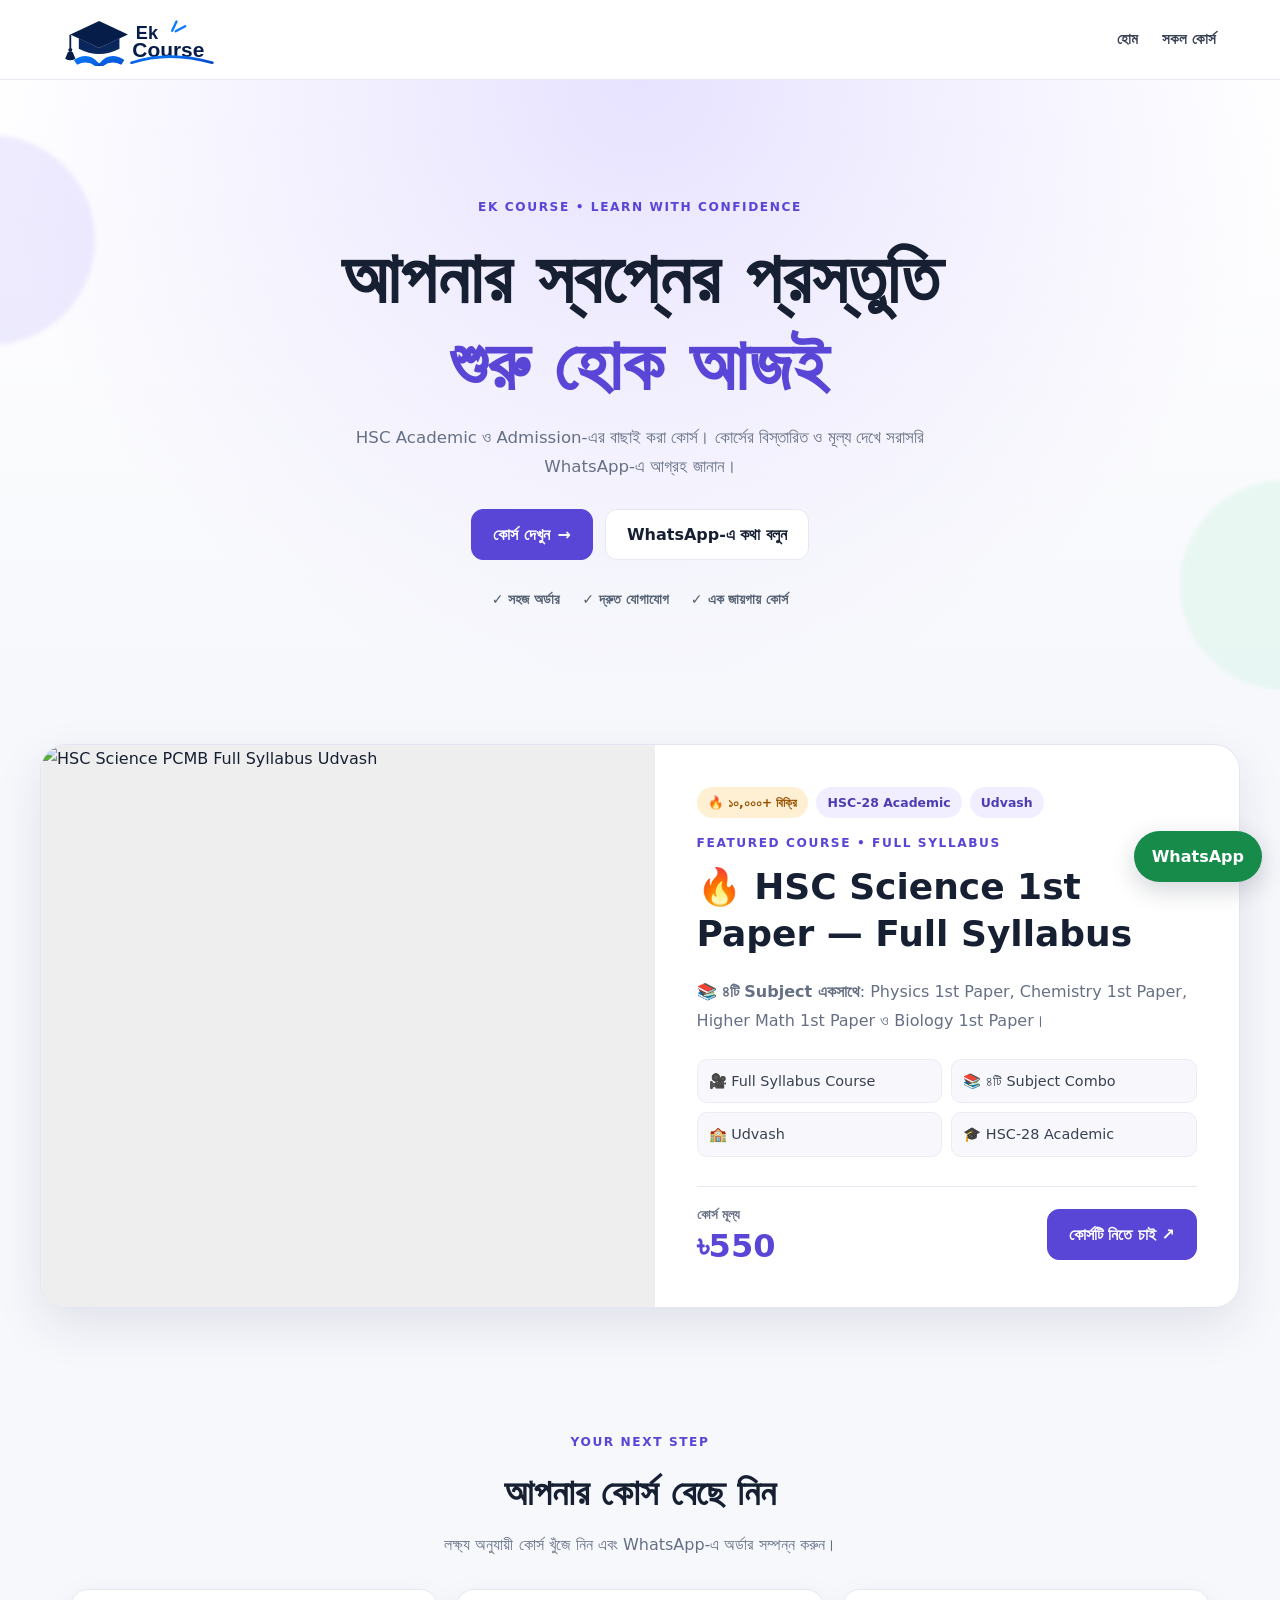
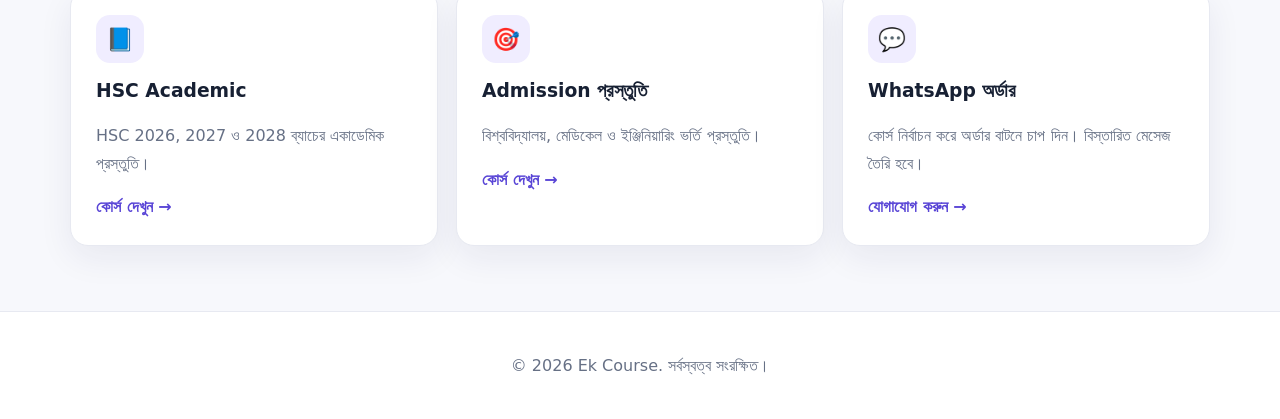
==== index.html @ af573022 "Apply clean logo consistently across site pages" ====
<!doctype html>
<html lang="bn"><head>
<meta charset="utf-8"><meta name="viewport" content="width=device-width,initial-scale=1">
<title>Ek Course | অনলাইন কোর্স ও ভর্তি প্রস্তুতি</title>
<meta name="description" content="Ek Course-তে HSC Academic ও Admission প্রস্তুতির কোর্স বেছে নিন। সহজে WhatsApp-এ অর্ডার করুন।">
<link rel="icon" type="image/svg+xml" href="icon.svg"><link rel="stylesheet" href="assets/style.css">
</head><body>
<header class="site-header"><a class="brand" href=""><img src="logo.svg" alt="Ek Course" width="150" height="54"></a>
<nav><a href="./">হোম</a><a href="courses/">সকল কোর্স</a></nav></header>
<main>
<section class="hero"><span class="eyebrow">EK COURSE • LEARN WITH CONFIDENCE</span>
<h1>আপনার স্বপ্নের প্রস্তুতি<br><span>শুরু হোক আজই</span></h1>
<p>HSC Academic ও Admission-এর বাছাই করা কোর্স। কোর্সের বিস্তারিত ও মূল্য দেখে সরাসরি WhatsApp-এ আগ্রহ জানান।</p>
<div class="actions"><a class="btn primary" href="courses/">কোর্স দেখুন <span aria-hidden="true">→</span></a><a class="btn" href="https://wa.me/8801835542454?text=%E0%A6%86%E0%A6%B8%E0%A6%B8%E0%A6%BE%E0%A6%B2%E0%A6%BE%E0%A6%AE%E0%A7%81%20%E0%A6%86%E0%A6%B2%E0%A6%BE%E0%A6%87%E0%A6%95%E0%A7%81%E0%A6%AE%2C%20%E0%A6%86%E0%A6%AE%E0%A6%BF%20Ek%20Course%20%E0%A6%B9%E0%A7%8B%E0%A6%AE%E0%A6%AA%E0%A7%87%E0%A6%9C%20%E0%A6%A5%E0%A7%87%E0%A6%95%E0%A7%87%20%E0%A6%AF%E0%A7%8B%E0%A6%97%E0%A6%BE%E0%A6%AF%E0%A7%8B%E0%A6%97%20%E0%A6%95%E0%A6%B0%E0%A6%9B%E0%A6%BF%E0%A5%A4%20%E0%A6%95%E0%A7%8B%E0%A6%B0%E0%A7%8D%E0%A6%B8%20%E0%A6%B8%E0%A6%AE%E0%A7%8D%E0%A6%AA%E0%A6%B0%E0%A7%8D%E0%A6%95%E0%A7%87%20%E0%A6%9C%E0%A6%BE%E0%A6%A8%E0%A6%A4%E0%A7%87%20%E0%A6%9A%E0%A6%BE%E0%A6%87%E0%A5%A4" target="_blank" rel="noopener">WhatsApp-এ কথা বলুন</a></div>
<div class="hero-note"><span>✓ সহজ অর্ডার</span><span>✓ দ্রুত যোগাযোগ</span><span>✓ এক জায়গায় কোর্স</span></div>
</section>
<section class="section home-featured"><div class="featured-ad"><img src="https://i.postimg.cc/wBznGSv5/image-png-aaa1683d-2K.jpg" alt="HSC Science PCMB Full Syllabus Udvash" loading="lazy"><div class="featured-ad-content"><div class="featured-tags"><span>🔥 ১০,০০০+ বিক্রি</span><span>HSC-28 Academic</span><span>Udvash</span></div><span class="section-kicker">FEATURED COURSE • FULL SYLLABUS</span><h2>🔥 HSC Science 1st Paper — Full Syllabus</h2><p class="featured-subjects">📚 <strong>৪টি Subject একসাথে</strong>: Physics 1st Paper, Chemistry 1st Paper, Higher Math 1st Paper ও Biology 1st Paper।</p><div class="featured-course-detail"><span>🎥 Full Syllabus Course</span><span>📚 ৪টি Subject Combo</span><span>🏫 Udvash</span><span>🎓 HSC-28 Academic</span></div><div class="featured-bottom"><div class="featured-price"><small>কোর্স মূল্য</small><strong>৳550</strong></div><a class="btn primary" href="https://wa.me/8801835542454?text=%E0%A6%86%E0%A6%B8%E0%A6%B8%E0%A6%BE%E0%A6%B2%E0%A6%BE%E0%A6%AE%E0%A7%81%20%E0%A6%86%E0%A6%B2%E0%A6%BE%E0%A6%87%E0%A6%95%E0%A7%81%E0%A6%AE%2C%20%E0%A6%86%E0%A6%AE%E0%A6%BF%20Ek%20Course%20%E0%A6%B9%E0%A7%8B%E0%A6%AE%E0%A6%AA%E0%A7%87%E0%A6%9C%E0%A7%87%20%E0%A6%A6%E0%A7%87%E0%A6%96%E0%A6%BE%20HSC%20Science%201st%20Paper%20%E2%80%94%20Full%20Syllabus%20(%E0%A7%B3550)%20%E0%A6%95%E0%A7%8B%E0%A6%B0%E0%A7%8D%E0%A6%B8%E0%A6%9F%E0%A6%BF%20%E0%A6%A8%E0%A6%BF%E0%A6%A4%E0%A7%87%20%E0%A6%86%E0%A6%97%E0%A7%8D%E0%A6%B0%E0%A6%B9%E0%A7%80%E0%A5%A4%20%E0%A6%AD%E0%A6%B0%E0%A7%8D%E0%A6%A4%E0%A6%BF%20%E0%A6%93%20%E0%A6%AA%E0%A7%87%E0%A6%AE%E0%A7%87%E0%A6%A8%E0%A7%8D%E0%A6%9F%E0%A7%87%E0%A6%B0%20%E0%A6%AC%E0%A6%BF%E0%A6%B8%E0%A7%8D%E0%A6%A4%E0%A6%BE%E0%A6%B0%E0%A6%BF%E0%A6%A4%20%E0%A6%9C%E0%A6%BE%E0%A6%A8%E0%A6%BE%E0%A6%AC%E0%A7%87%E0%A6%A8%3F" target="_blank" rel="noopener">কোর্সটি নিতে চাই ↗</a></div></div></div></section>
<section class="section home-courses"><span class="section-kicker">YOUR NEXT STEP</span><h2>আপনার কোর্স বেছে নিন</h2><p class="section-lead">লক্ষ্য অনুযায়ী কোর্স খুঁজে নিন এবং WhatsApp-এ অর্ডার সম্পন্ন করুন।</p>
<div class="cards"><article><div class="feature-icon">📘</div><h3>HSC Academic</h3><p>HSC 2026, 2027 ও 2028 ব্যাচের একাডেমিক প্রস্তুতি।</p><a href="courses/">কোর্স দেখুন →</a></article><article><div class="feature-icon">🎯</div><h3>Admission প্রস্তুতি</h3><p>বিশ্ববিদ্যালয়, মেডিকেল ও ইঞ্জিনিয়ারিং ভর্তি প্রস্তুতি।</p><a href="courses/">কোর্স দেখুন →</a></article><article><div class="feature-icon">💬</div><h3>WhatsApp অর্ডার</h3><p>কোর্স নির্বাচন করে অর্ডার বাটনে চাপ দিন। বিস্তারিত মেসেজ তৈরি হবে।</p><a href="https://wa.me/8801835542454?text=%E0%A6%86%E0%A6%B8%E0%A6%B8%E0%A6%BE%E0%A6%B2%E0%A6%BE%E0%A6%AE%E0%A7%81%20%E0%A6%86%E0%A6%B2%E0%A6%BE%E0%A6%87%E0%A6%95%E0%A7%81%E0%A6%AE%2C%20Ek%20Course%20%E0%A6%B9%E0%A7%8B%E0%A6%AE%E0%A6%AA%E0%A7%87%E0%A6%9C%E0%A7%87%E0%A6%B0%20WhatsApp%20%E0%A6%B8%E0%A7%87%E0%A6%95%E0%A6%B6%E0%A6%A8%20%E0%A6%A5%E0%A7%87%E0%A6%95%E0%A7%87%20%E0%A6%AF%E0%A7%8B%E0%A6%97%E0%A6%BE%E0%A6%AF%E0%A7%8B%E0%A6%97%20%E0%A6%95%E0%A6%B0%E0%A6%9B%E0%A6%BF%E0%A5%A4%20%E0%A6%95%E0%A7%8B%E0%A6%B0%E0%A7%8D%E0%A6%B8%20%E0%A6%B8%E0%A6%AE%E0%A7%8D%E0%A6%AA%E0%A6%B0%E0%A7%8D%E0%A6%95%E0%A7%87%20%E0%A6%9C%E0%A6%BE%E0%A6%A8%E0%A6%A4%E0%A7%87%20%E0%A6%9A%E0%A6%BE%E0%A6%87%E0%A5%A4" target="_blank" rel="noopener">যোগাযোগ করুন →</a></article></div>
</section></main>
<footer><p>© <span id="year"></span> Ek Course. সর্বস্বত্ব সংরক্ষিত।</p></footer>
<script src="assets/app.js"></script><a class="whatsapp-float" href="https://wa.me/8801835542454?text=%E0%A6%86%E0%A6%B8%E0%A6%B8%E0%A6%BE%E0%A6%B2%E0%A6%BE%E0%A6%AE%E0%A7%81%20%E0%A6%86%E0%A6%B2%E0%A6%BE%E0%A6%87%E0%A6%95%E0%A7%81%E0%A6%AE%2C%20%E0%A6%86%E0%A6%AE%E0%A6%BF%20Ek%20Course%20%E0%A6%B9%E0%A7%8B%E0%A6%AE%E0%A6%AA%E0%A7%87%E0%A6%9C%20%E0%A6%A5%E0%A7%87%E0%A6%95%E0%A7%87%20%E0%A6%AF%E0%A7%8B%E0%A6%97%E0%A6%BE%E0%A6%AF%E0%A7%8B%E0%A6%97%20%E0%A6%95%E0%A6%B0%E0%A6%9B%E0%A6%BF%E0%A5%A4%20%E0%A6%95%E0%A7%8B%E0%A6%B0%E0%A7%8D%E0%A6%B8%20%E0%A6%B8%E0%A6%AE%E0%A7%8D%E0%A6%AA%E0%A6%B0%E0%A7%8D%E0%A6%95%E0%A7%87%20%E0%A6%9C%E0%A6%BE%E0%A6%A8%E0%A6%A4%E0%A7%87%20%E0%A6%9A%E0%A6%BE%E0%A6%87%E0%A5%A4" target="_blank" rel="noopener noreferrer" aria-label="WhatsApp-এ যোগাযোগ করুন">WhatsApp</a>
</body></html>
---- assets/style.css ----
:root{--bg:#f7f8fc;--ink:#172033;--muted:#667085;--brand:#5945d6;--brand-dark:#4332b4;--line:#e7e9f1;--green:#168b4a;--shadow:0 12px 34px rgba(30,35,80,.07)}
*{box-sizing:border-box}html{scroll-behavior:smooth}body{margin:0;background:var(--bg);color:var(--ink);font-family:system-ui,-apple-system,"Noto Sans Bengali",sans-serif;line-height:1.7}
.site-header{position:sticky;top:0;z-index:50;display:flex;align-items:center;justify-content:space-between;gap:20px;padding:13px max(5vw,20px);background:rgba(255,255,255,.94);backdrop-filter:blur(12px);border-bottom:1px solid var(--line)}
.brand{display:flex;align-items:center;gap:10px;color:var(--ink);font-weight:850;font-size:1.15rem;text-decoration:none;white-space:nowrap}.brand img{width:150px;height:auto;max-height:62px;object-fit:contain;display:block;border-radius:0}
.site-header nav{display:flex;gap:clamp(12px,2vw,24px);flex-wrap:wrap}.site-header nav a{color:#384152;text-decoration:none;font-size:.93rem;font-weight:650}.site-header nav a:hover{color:var(--brand)}
.hero{position:relative;overflow:hidden;padding:clamp(68px,9vw,112px) 20px 78px;text-align:center;background:radial-gradient(ellipse at 50% 0%,#e7e2ff 0,rgba(231,226,255,.45) 38%,transparent 72%),linear-gradient(180deg,#fff 0%,#f7f8fc 100%)}
.hero:before,.hero:after{content:"";position:absolute;width:210px;height:210px;border-radius:50%;filter:blur(2px);pointer-events:none}.hero:before{background:#d8d0ff66;left:-115px;top:55px}.hero:after{background:#c8f2df55;right:-110px;bottom:0}
.eyebrow,.section-kicker{display:inline-block;color:var(--brand);font-size:.76rem;font-weight:850;letter-spacing:.13em}.hero h1{position:relative;font-size:clamp(2.35rem,6vw,4.5rem);line-height:1.2;margin:16px 0}.hero h1 span{color:var(--brand)}.hero>p{color:var(--muted);max-width:660px;margin:14px auto;font-size:1.04rem}
.actions{display:flex;justify-content:center;gap:12px;flex-wrap:wrap;margin-top:28px}.btn{display:inline-flex;align-items:center;justify-content:center;gap:8px;padding:11px 21px;border:1px solid var(--line);border-radius:12px;color:var(--ink);background:#fff;text-decoration:none;font-weight:750;transition:.2s}.btn:hover{transform:translateY(-2px);box-shadow:var(--shadow)}.btn.primary{background:var(--brand);color:#fff;border-color:var(--brand)}.btn.primary:hover{background:var(--brand-dark)}
.hero-note{display:flex;justify-content:center;gap:22px;flex-wrap:wrap;margin-top:28px;color:#536071;font-size:.88rem;font-weight:650}.hero-note span: first-letter{color:var(--green)}
.section{max-width:1180px;margin:0 auto;padding:65px 20px}.section h2{text-align:center;font-size:clamp(1.55rem,3vw,2.25rem);margin:8px 0}.home-courses{text-align:center}.section-lead{color:var(--muted);margin:0 auto 28px}.cards{display:grid;grid-template-columns:repeat(3,minmax(0,1fr));gap:18px;margin-top:30px;text-align:left}.cards article{background:#fff;padding:25px;border:1px solid var(--line);border-radius:18px;box-shadow:var(--shadow);transition:transform .2s,box-shadow .2s}.cards article:hover{transform:translateY(-4px);box-shadow:0 18px 42px rgba(30,35,80,.11)}.cards article h3{margin:12px 0 6px}.cards article p{color:var(--muted)}.cards article a{color:var(--brand);font-weight:750;text-decoration:none}.feature-icon{width:48px;height:48px;display:grid;place-items:center;background:#f0edff;border-radius:14px;font-size:1.4rem}
footer{text-align:center;padding:24px;color:var(--muted);border-top:1px solid var(--line);background:#fff}
.whatsapp-float{position:fixed;right:18px;bottom:18px;z-index:1000;display:inline-flex;align-items:center;gap:8px;padding:12px 18px;border-radius:999px;background:var(--green);color:#fff!important;font-weight:800;text-decoration:none;box-shadow:0 8px 24px #17203330}.whatsapp-float:hover{filter:brightness(.94)}
@media(max-width:720px){.site-header{align-items:flex-start;flex-direction:column;padding:12px 18px}.site-header nav{gap:9px 17px}.hero{padding:62px 18px}.cards{grid-template-columns:1fr}.section{padding:48px 18px}.hero-note{gap:10px 17px}}

/* Homepage featured course advertisement */
.home-featured{max-width:1240px;padding-top:54px;padding-bottom:54px}
.featured-ad{display:grid;grid-template-columns:minmax(0,1.05fr) minmax(0,1fr);overflow:hidden;background:#fff;border:1px solid #e6e3f3;border-radius:26px;box-shadow:0 18px 48px rgba(31,35,80,.1);animation:homeReveal .65s both}
.featured-ad>img{width:100%;height:100%;min-height:350px;object-fit:cover;background:#eee}
.featured-ad-content{padding:clamp(22px,4vw,42px);display:flex;flex-direction:column;justify-content:center;min-width:0}
.featured-tags{display:flex;gap:8px;flex-wrap:wrap;margin-bottom:15px}
.featured-tags span{padding:5px 11px;border-radius:30px;background:#f1efff;color:#4e3db2;font-size:.78rem;font-weight:800}
.featured-tags span:first-child{background:#fff0d4;color:#985400}
.featured-ad-content h2{text-align:left;font-size:clamp(1.45rem,3vw,2.25rem);line-height:1.3;margin:10px 0 14px}
.featured-ad-content>p{color:var(--muted);margin:7px 0;line-height:1.8}
.featured-course-detail{display:grid;grid-template-columns:1fr 1fr;gap:9px;margin:16px 0;color:#384152;font-size:.9rem}
.featured-course-detail span{padding:9px 11px;background:#f7f7fc;border:1px solid #ececf4;border-radius:10px}
.featured-bottom{display:flex;align-items:center;justify-content:space-between;gap:15px;flex-wrap:wrap;margin-top:13px;padding-top:17px;border-top:1px solid var(--line)}
.featured-price{display:flex;flex-direction:column}.featured-price small{color:var(--muted);font-weight:650}.featured-price strong{font-size:2rem;line-height:1.2;color:var(--brand);font-weight:900}
.featured-bottom .btn{min-height:48px}
@keyframes homeReveal{from{opacity:0;transform:translateY(18px)}to{opacity:1;transform:translateY(0)}}
@media(max-width:760px){.site-header{flex-direction:row;align-items:center;padding:10px 15px}.site-header nav{gap:12px}.site-header nav a{font-size:.86rem}.home-featured{padding:35px 14px}.featured-ad{grid-template-columns:1fr;border-radius:19px}.featured-ad>img{min-height:0;aspect-ratio:16/9}.featured-ad-content{padding:20px}.featured-course-detail{grid-template-columns:1fr 1fr}.featured-bottom{align-items:stretch}.featured-bottom .btn{width:100%}.featured-price strong{font-size:1.8rem}.hero{padding:54px 16px}.hero h1{font-size:clamp(2rem,9vw,3rem)}.actions .btn{width:100%;max-width:340px}}
@media(max-width:420px){.site-header{gap:8px}.brand{font-size:1rem}.brand img{width:150px;height:auto;max-height:62px;object-fit:contain;display:block;border-radius:0}.site-header nav{gap:8px}.site-header nav a{font-size:.8rem}.featured-course-detail{grid-template-columns:1fr}.featured-tags span{font-size:.72rem}.featured-ad-content{padding:16px}}
@media(prefers-reduced-motion:reduce){.featured-ad{animation:none}}
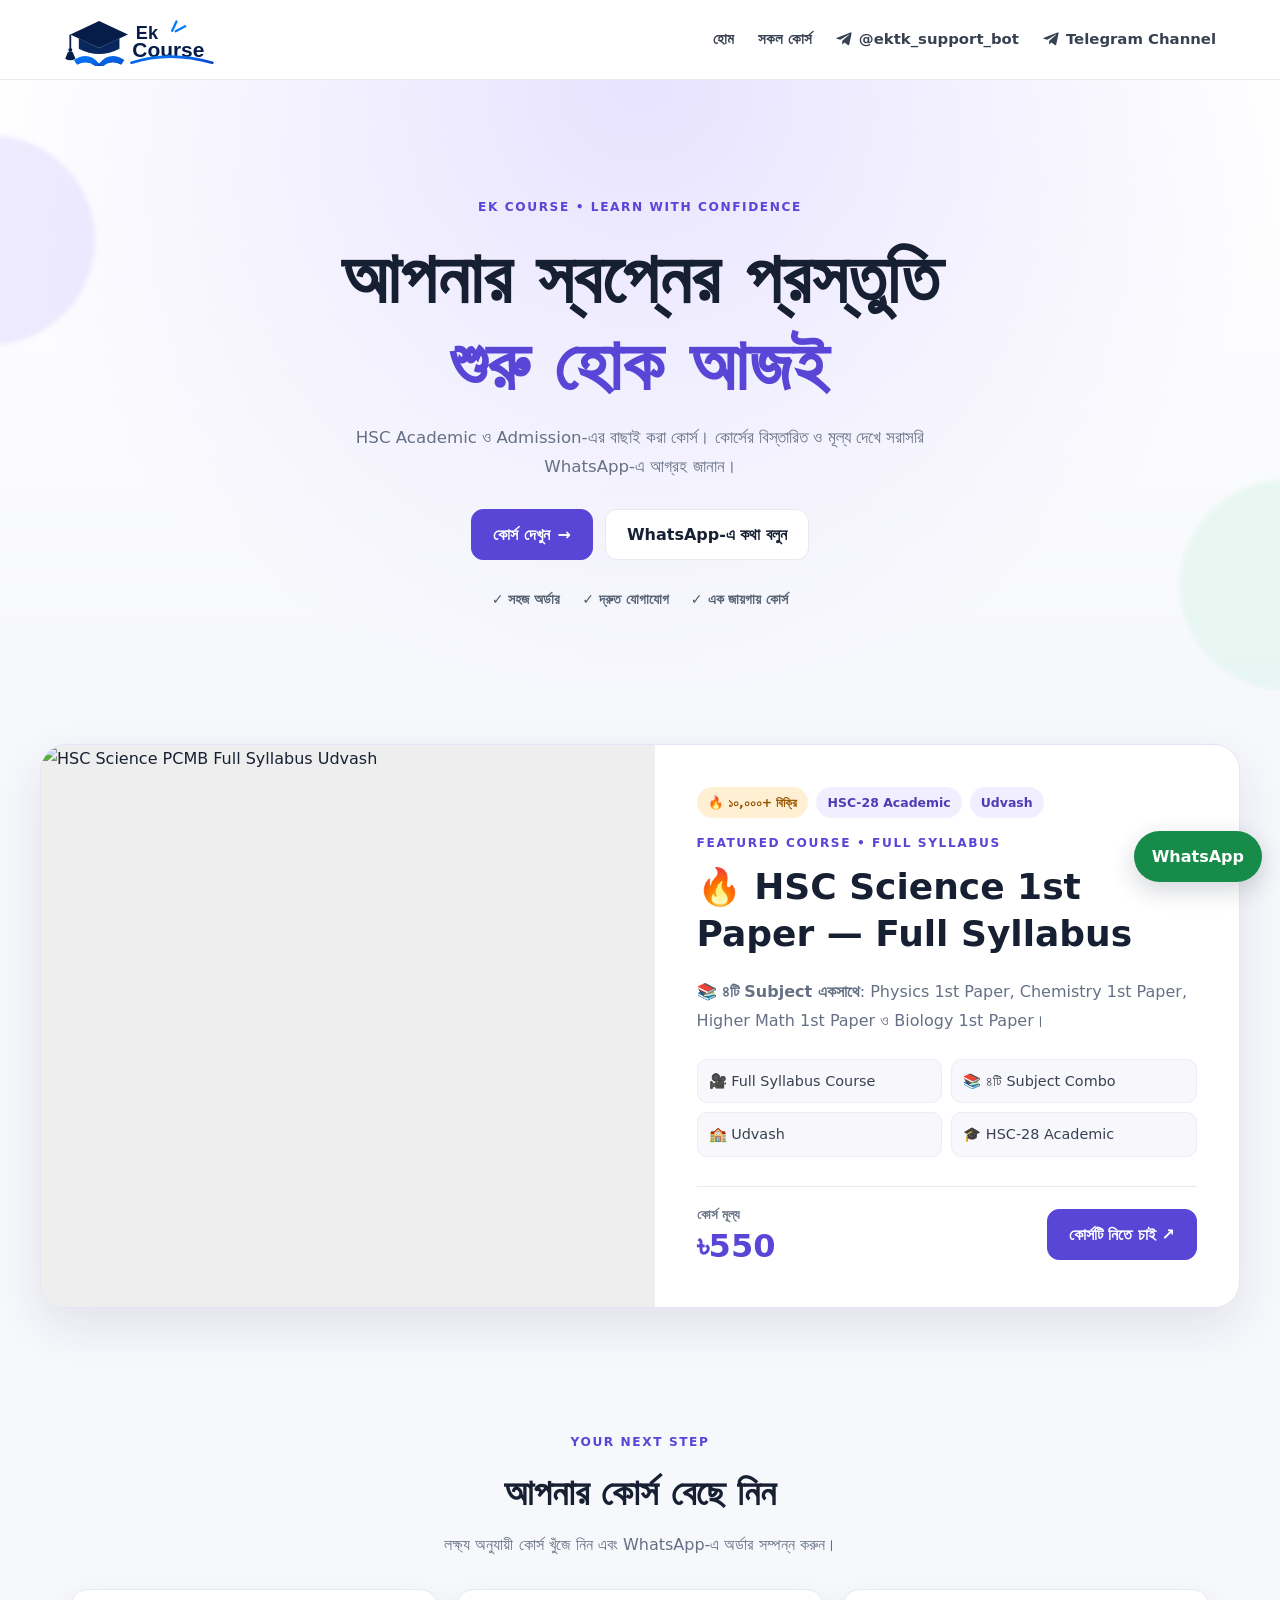
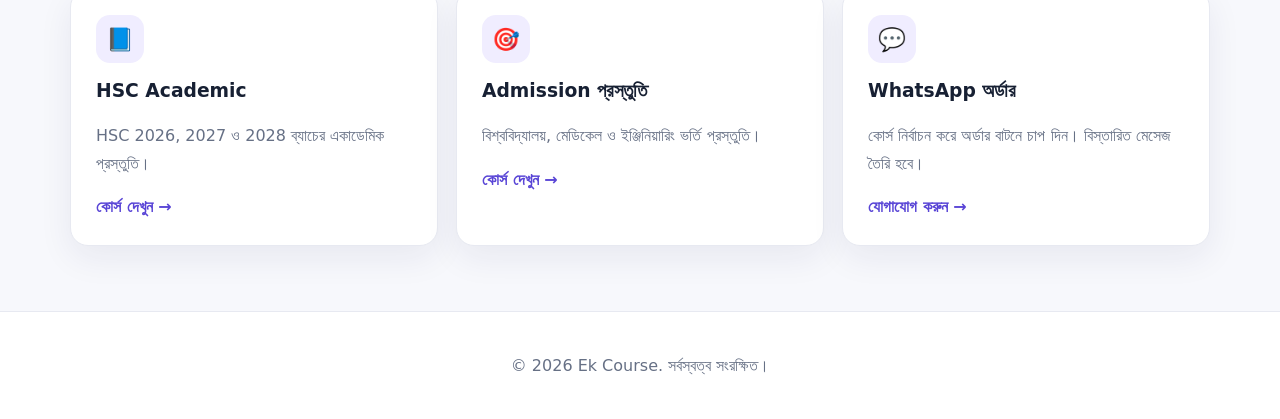
==== commit 7ed6422a: "Pin HSC science combo first and add Telegram support links" ====
--- a/index.html
+++ b/index.html
@@ -6,7 +6,7 @@
 <link rel="icon" type="image/svg+xml" href="icon.svg"><link rel="stylesheet" href="assets/style.css">
 </head><body>
 <header class="site-header"><a class="brand" href=""><img src="logo.svg" alt="Ek Course" width="150" height="54"></a>
-<nav><a href="./">হোম</a><a href="courses/">সকল কোর্স</a></nav></header>
+<nav><a href="./">হোম</a><a href="courses/">সকল কোর্স</a><a href="https://t.me/ektk_support_bot" target="_blank" rel="noopener noreferrer" style="display:inline-flex;align-items:center;gap:6px"><svg xmlns="http://www.w3.org/2000/svg" width="17" height="17" viewBox="0 0 24 24" fill="currentColor" aria-hidden="true"><path d="M21.8 4.2 18.7 19c-.2 1.1-.9 1.4-1.8.9l-5-3.7-2.4 2.3c-.3.3-.5.5-1 .5l.4-5.1 9.3-8.4c.4-.4-.1-.6-.6-.2L6.1 12.5 1.2 11c-1.1-.3-1.1-1 .2-1.5L20.5 2c.9-.3 1.7.2 1.3 2.2Z"/></svg>@ektk_support_bot</a><a href="https://t.me/EkPathshala" target="_blank" rel="noopener noreferrer" style="display:inline-flex;align-items:center;gap:6px"><svg xmlns="http://www.w3.org/2000/svg" width="17" height="17" viewBox="0 0 24 24" fill="currentColor" aria-hidden="true"><path d="M21.8 4.2 18.7 19c-.2 1.1-.9 1.4-1.8.9l-5-3.7-2.4 2.3c-.3.3-.5.5-1 .5l.4-5.1 9.3-8.4c.4-.4-.1-.6-.6-.2L6.1 12.5 1.2 11c-1.1-.3-1.1-1 .2-1.5L20.5 2c.9-.3 1.7.2 1.3 2.2Z"/></svg>Telegram Channel</a></nav></header>
 <main>
 <section class="hero"><span class="eyebrow">EK COURSE • LEARN WITH CONFIDENCE</span>
 <h1>আপনার স্বপ্নের প্রস্তুতি<br><span>শুরু হোক আজই</span></h1>
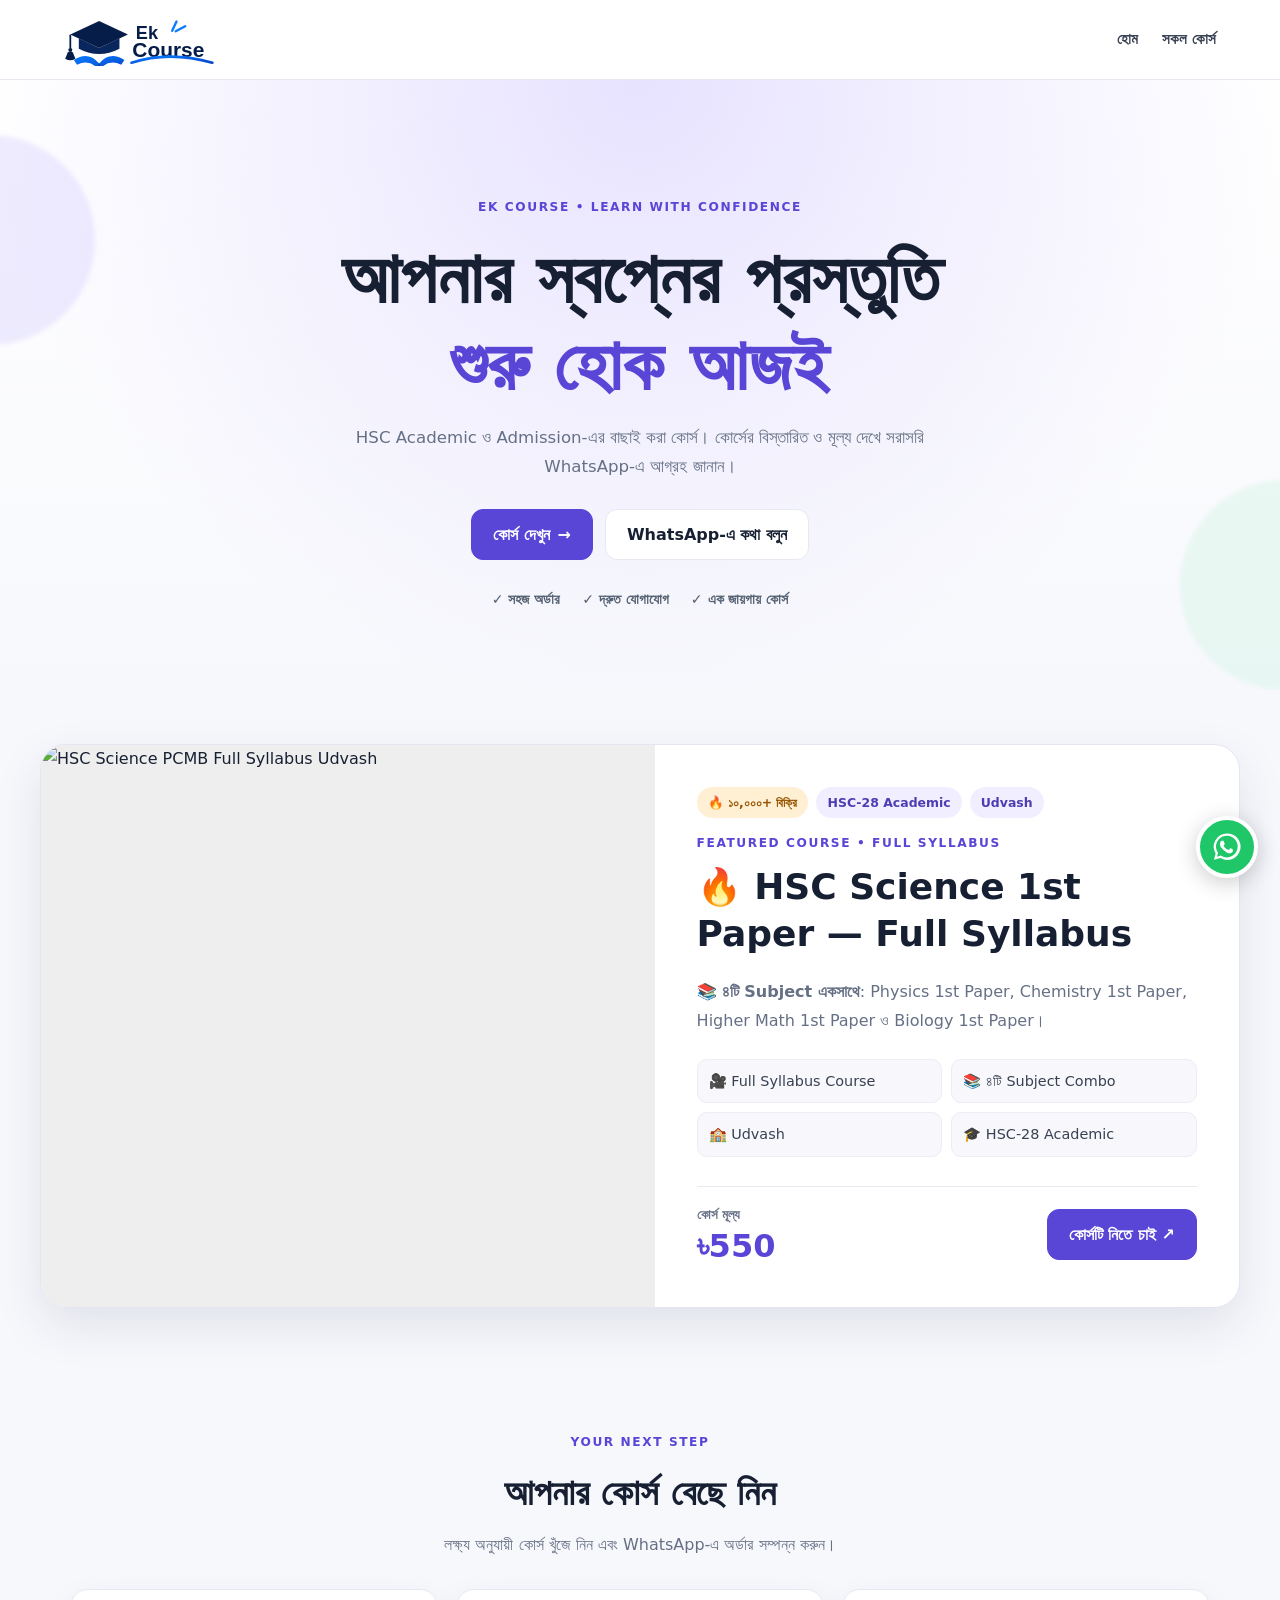
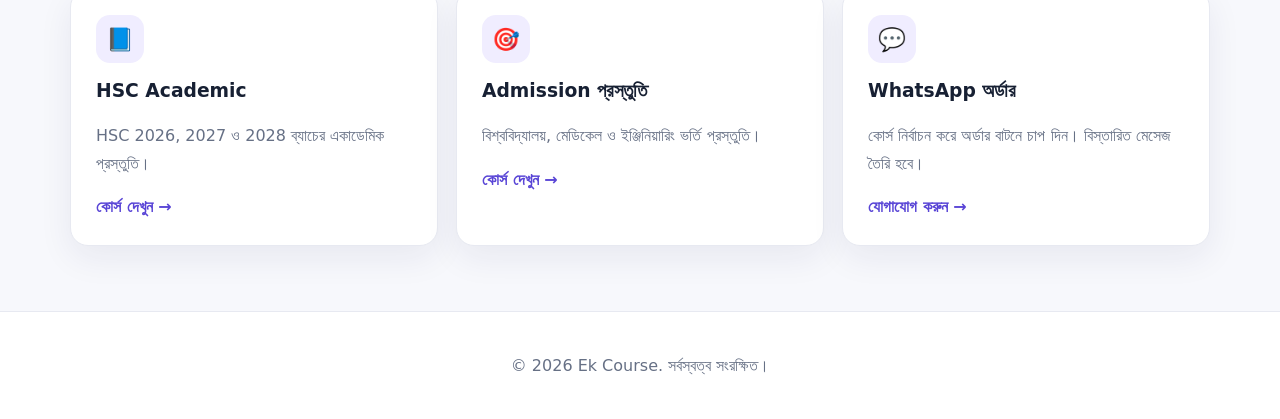
==== commit 67c2b9f5: "Replace Telegram links with floating WhatsApp support widget" ====
--- a/index.html
+++ b/index.html
@@ -6,7 +6,7 @@
 <link rel="icon" type="image/svg+xml" href="icon.svg"><link rel="stylesheet" href="assets/style.css">
 </head><body>
 <header class="site-header"><a class="brand" href=""><img src="logo.svg" alt="Ek Course" width="150" height="54"></a>
-<nav><a href="./">হোম</a><a href="courses/">সকল কোর্স</a><a href="https://t.me/ektk_support_bot" target="_blank" rel="noopener noreferrer" style="display:inline-flex;align-items:center;gap:6px"><svg xmlns="http://www.w3.org/2000/svg" width="17" height="17" viewBox="0 0 24 24" fill="currentColor" aria-hidden="true"><path d="M21.8 4.2 18.7 19c-.2 1.1-.9 1.4-1.8.9l-5-3.7-2.4 2.3c-.3.3-.5.5-1 .5l.4-5.1 9.3-8.4c.4-.4-.1-.6-.6-.2L6.1 12.5 1.2 11c-1.1-.3-1.1-1 .2-1.5L20.5 2c.9-.3 1.7.2 1.3 2.2Z"/></svg>@ektk_support_bot</a><a href="https://t.me/EkPathshala" target="_blank" rel="noopener noreferrer" style="display:inline-flex;align-items:center;gap:6px"><svg xmlns="http://www.w3.org/2000/svg" width="17" height="17" viewBox="0 0 24 24" fill="currentColor" aria-hidden="true"><path d="M21.8 4.2 18.7 19c-.2 1.1-.9 1.4-1.8.9l-5-3.7-2.4 2.3c-.3.3-.5.5-1 .5l.4-5.1 9.3-8.4c.4-.4-.1-.6-.6-.2L6.1 12.5 1.2 11c-1.1-.3-1.1-1 .2-1.5L20.5 2c.9-.3 1.7.2 1.3 2.2Z"/></svg>Telegram Channel</a></nav></header>
+<nav><a href="./">হোম</a><a href="courses/">সকল কোর্স</a></nav></header>
 <main>
 <section class="hero"><span class="eyebrow">EK COURSE • LEARN WITH CONFIDENCE</span>
 <h1>আপনার স্বপ্নের প্রস্তুতি<br><span>শুরু হোক আজই</span></h1>
@@ -19,5 +19,5 @@
 <div class="cards"><article><div class="feature-icon">📘</div><h3>HSC Academic</h3><p>HSC 2026, 2027 ও 2028 ব্যাচের একাডেমিক প্রস্তুতি।</p><a href="courses/">কোর্স দেখুন →</a></article><article><div class="feature-icon">🎯</div><h3>Admission প্রস্তুতি</h3><p>বিশ্ববিদ্যালয়, মেডিকেল ও ইঞ্জিনিয়ারিং ভর্তি প্রস্তুতি।</p><a href="courses/">কোর্স দেখুন →</a></article><article><div class="feature-icon">💬</div><h3>WhatsApp অর্ডার</h3><p>কোর্স নির্বাচন করে অর্ডার বাটনে চাপ দিন। বিস্তারিত মেসেজ তৈরি হবে।</p><a href="https://wa.me/8801835542454?text=%E0%A6%86%E0%A6%B8%E0%A6%B8%E0%A6%BE%E0%A6%B2%E0%A6%BE%E0%A6%AE%E0%A7%81%20%E0%A6%86%E0%A6%B2%E0%A6%BE%E0%A6%87%E0%A6%95%E0%A7%81%E0%A6%AE%2C%20Ek%20Course%20%E0%A6%B9%E0%A7%8B%E0%A6%AE%E0%A6%AA%E0%A7%87%E0%A6%9C%E0%A7%87%E0%A6%B0%20WhatsApp%20%E0%A6%B8%E0%A7%87%E0%A6%95%E0%A6%B6%E0%A6%A8%20%E0%A6%A5%E0%A7%87%E0%A6%95%E0%A7%87%20%E0%A6%AF%E0%A7%8B%E0%A6%97%E0%A6%BE%E0%A6%AF%E0%A7%8B%E0%A6%97%20%E0%A6%95%E0%A6%B0%E0%A6%9B%E0%A6%BF%E0%A5%A4%20%E0%A6%95%E0%A7%8B%E0%A6%B0%E0%A7%8D%E0%A6%B8%20%E0%A6%B8%E0%A6%AE%E0%A7%8D%E0%A6%AA%E0%A6%B0%E0%A7%8D%E0%A6%95%E0%A7%87%20%E0%A6%9C%E0%A6%BE%E0%A6%A8%E0%A6%A4%E0%A7%87%20%E0%A6%9A%E0%A6%BE%E0%A6%87%E0%A5%A4" target="_blank" rel="noopener">যোগাযোগ করুন →</a></article></div>
 </section></main>
 <footer><p>© <span id="year"></span> Ek Course. সর্বস্বত্ব সংরক্ষিত।</p></footer>
-<script src="assets/app.js"></script><a class="whatsapp-float" href="https://wa.me/8801835542454?text=%E0%A6%86%E0%A6%B8%E0%A6%B8%E0%A6%BE%E0%A6%B2%E0%A6%BE%E0%A6%AE%E0%A7%81%20%E0%A6%86%E0%A6%B2%E0%A6%BE%E0%A6%87%E0%A6%95%E0%A7%81%E0%A6%AE%2C%20%E0%A6%86%E0%A6%AE%E0%A6%BF%20Ek%20Course%20%E0%A6%B9%E0%A7%8B%E0%A6%AE%E0%A6%AA%E0%A7%87%E0%A6%9C%20%E0%A6%A5%E0%A7%87%E0%A6%95%E0%A7%87%20%E0%A6%AF%E0%A7%8B%E0%A6%97%E0%A6%BE%E0%A6%AF%E0%A7%8B%E0%A6%97%20%E0%A6%95%E0%A6%B0%E0%A6%9B%E0%A6%BF%E0%A5%A4%20%E0%A6%95%E0%A7%8B%E0%A6%B0%E0%A7%8D%E0%A6%B8%20%E0%A6%B8%E0%A6%AE%E0%A7%8D%E0%A6%AA%E0%A6%B0%E0%A7%8D%E0%A6%95%E0%A7%87%20%E0%A6%9C%E0%A6%BE%E0%A6%A8%E0%A6%A4%E0%A7%87%20%E0%A6%9A%E0%A6%BE%E0%A6%87%E0%A5%A4" target="_blank" rel="noopener noreferrer" aria-label="WhatsApp-এ যোগাযোগ করুন">WhatsApp</a>
+<script src="assets/app.js"></script><div class="support-widget" id="supportWidget"><div class="support-popover" id="supportPopover"><strong>সাহায্য লাগবে?</strong><span>কোর্স বা অর্ডার সম্পর্কে জানতে WhatsApp-এ মেসেজ করুন।</span><a href="https://wa.me/8801835542454" target="_blank" rel="noopener noreferrer" class="support-chat">WhatsApp-এ কথা বলুন</a></div><button class="support-toggle" type="button" aria-label="WhatsApp সাপোর্ট খুলুন" aria-expanded="false" onclick="const p=document.getElementById('supportPopover');const open=p.classList.toggle('is-open');this.setAttribute('aria-expanded',String(open))"><svg viewBox="0 0 32 32" aria-hidden="true"><path d="M16 3.2A12.5 12.5 0 0 0 5.3 22.1L3.7 28l6.1-1.6A12.5 12.5 0 1 0 16 3.2Zm0 22.6c-1.9 0-3.8-.5-5.4-1.5l-.4-.2-3.6 1 .9-3.5-.2-.4A10.2 10.2 0 1 1 16 25.8Zm5.6-7.6c-.3-.2-1.8-.9-2.1-1s-.5-.2-.7.2-.8 1-1 1.2-.4.2-.7.1a8.3 8.3 0 0 1-2.5-1.5 9.4 9.4 0 0 1-1.7-2.1c-.2-.3 0-.5.1-.6l.5-.6.3-.5c.1-.2 0-.4 0-.6s-.7-1.7-1-2.3c-.2-.6-.5-.5-.7-.5h-.6c-.2 0-.6.1-.9.4s-1.2 1.2-1.2 2.9 1.2 3.3 1.4 3.5a13 13 0 0 0 5 4.4c.7.3 1.2.5 1.6.6.7.2 1.3.2 1.8.1.6-.1 1.8-.7 2.1-1.4.3-.7.3-1.3.2-1.4s-.2-.2-.5-.4Z"/></svg></button></div>
 </body></html>
--- a/assets/style.css
+++ b/assets/style.css
@@ -32,3 +32,16 @@
 @media(max-width:760px){.site-header{flex-direction:row;align-items:center;padding:10px 15px}.site-header nav{gap:12px}.site-header nav a{font-size:.86rem}.home-featured{padding:35px 14px}.featured-ad{grid-template-columns:1fr;border-radius:19px}.featured-ad>img{min-height:0;aspect-ratio:16/9}.featured-ad-content{padding:20px}.featured-course-detail{grid-template-columns:1fr 1fr}.featured-bottom{align-items:stretch}.featured-bottom .btn{width:100%}.featured-price strong{font-size:1.8rem}.hero{padding:54px 16px}.hero h1{font-size:clamp(2rem,9vw,3rem)}.actions .btn{width:100%;max-width:340px}}
 @media(max-width:420px){.site-header{gap:8px}.brand{font-size:1rem}.brand img{width:150px;height:auto;max-height:62px;object-fit:contain;display:block;border-radius:0}.site-header nav{gap:8px}.site-header nav a{font-size:.8rem}.featured-course-detail{grid-template-columns:1fr}.featured-tags span{font-size:.72rem}.featured-ad-content{padding:16px}}
 @media(prefers-reduced-motion:reduce){.featured-ad{animation:none}}
+
+/* Floating WhatsApp support */
+.support-widget{position:fixed;right:22px;bottom:22px;z-index:9999;font-family:inherit}
+.support-toggle{width:62px;height:62px;border:4px solid #fff;border-radius:50%;background:#20c768;box-shadow:0 5px 22px #0003;display:grid;place-items:center;cursor:pointer;transition:transform .2s,box-shadow .2s}
+.support-toggle:hover{transform:scale(1.07);box-shadow:0 8px 28px #20c76866}
+.support-toggle svg{width:34px;height:34px;fill:#fff}
+.support-popover{position:absolute;right:0;bottom:76px;width:min(300px,calc(100vw - 36px));padding:18px;border:1px solid #e9eaf0;border-radius:18px;background:#fff;box-shadow:0 10px 35px #14213d24;display:flex;flex-direction:column;gap:9px;opacity:0;visibility:hidden;transform:translateY(9px);transition:opacity .2s,transform .2s,visibility .2s}
+.support-popover.is-open{opacity:1;visibility:visible;transform:translateY(0)}
+.support-popover strong{font-size:1rem;color:#14213d}
+.support-popover span{font-size:.86rem;line-height:1.55;color:#657084}
+.support-chat{display:flex;align-items:center;justify-content:center;padding:11px 14px;border-radius:11px;background:#20c768;color:#fff;text-decoration:none;font-weight:800}
+.support-chat:hover{background:#16ad57;color:#fff}
+@media(max-width:600px){.support-widget{right:15px;bottom:16px}.support-toggle{width:56px;height:56px}.support-toggle svg{width:30px;height:30px}}
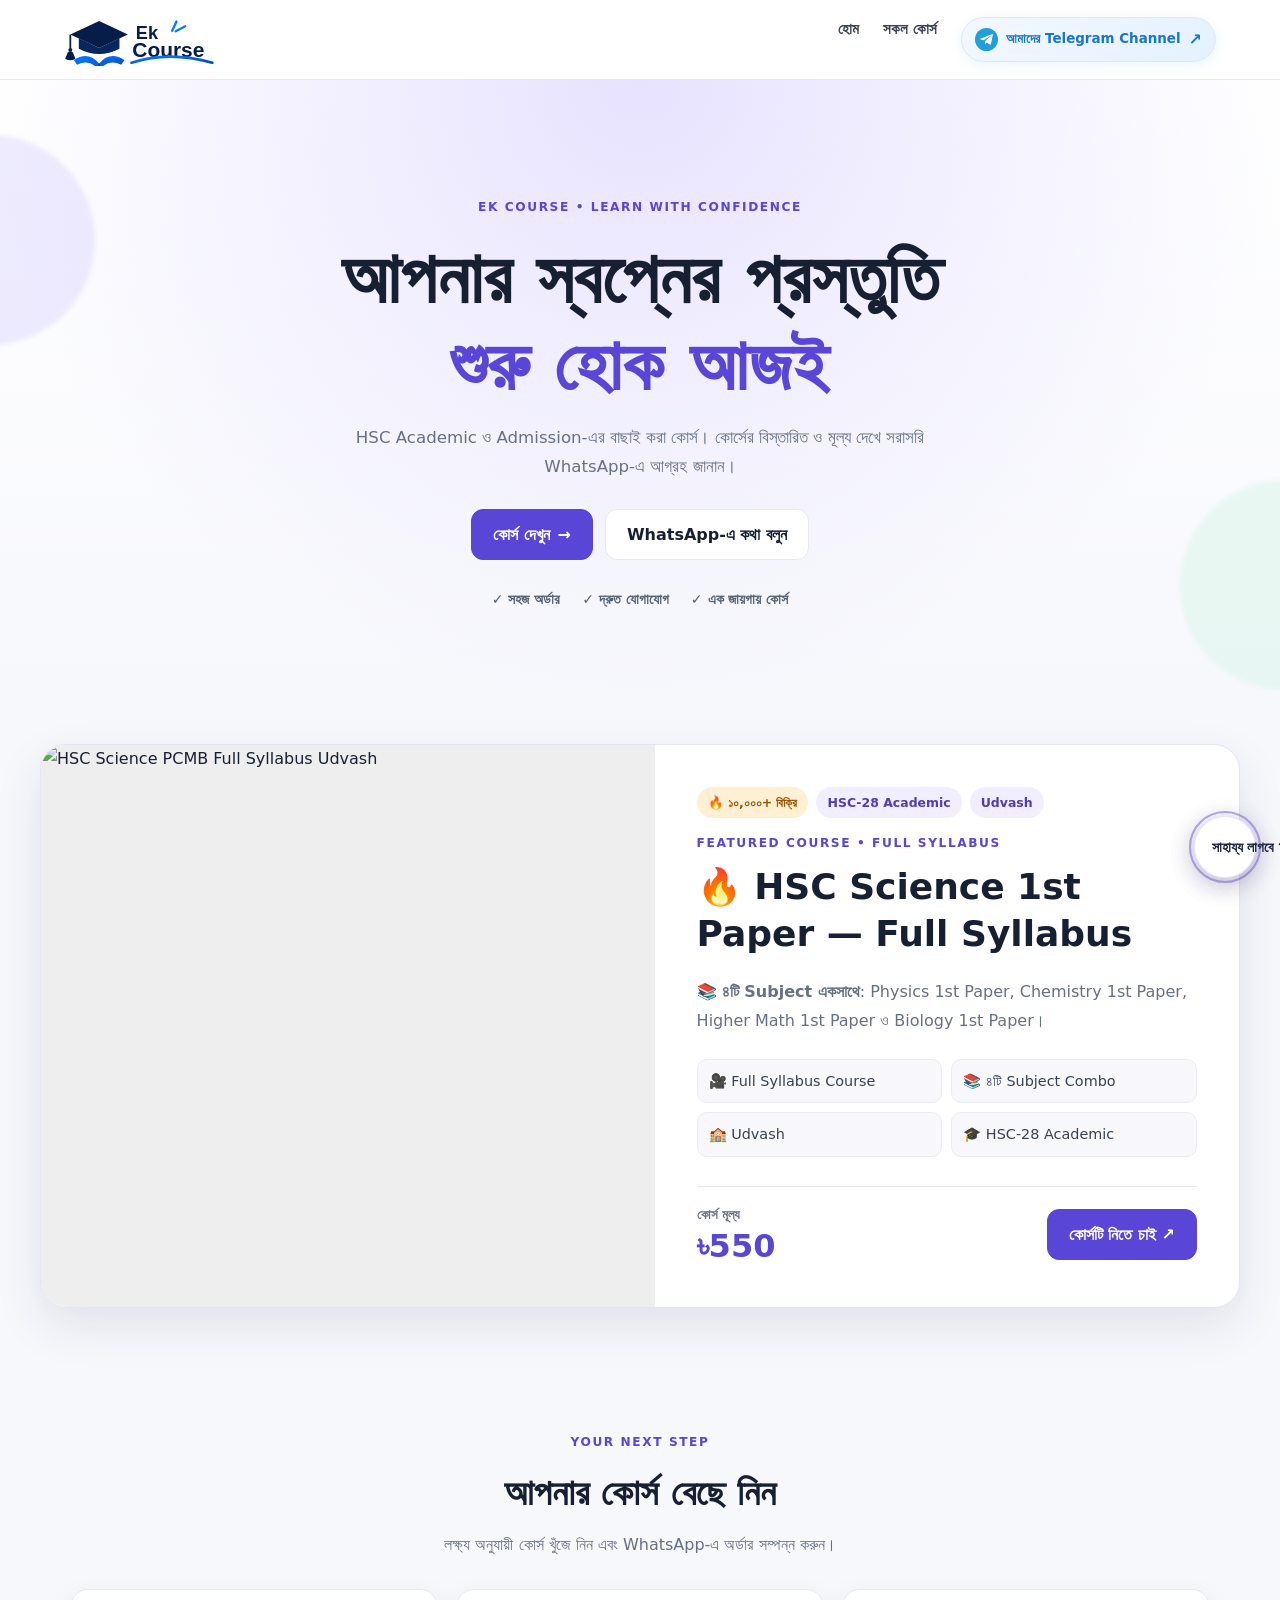
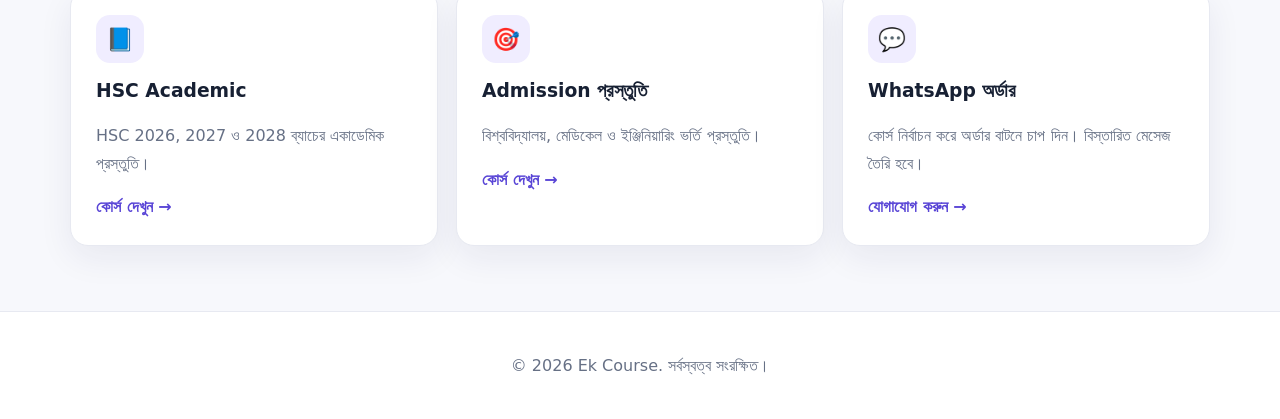
==== commit b4c57f8d: "Add animated WhatsApp and Telegram support menu" ====
--- a/index.html
+++ b/index.html
@@ -6,7 +6,7 @@
 <link rel="icon" type="image/svg+xml" href="icon.svg"><link rel="stylesheet" href="assets/style.css">
 </head><body>
 <header class="site-header"><a class="brand" href=""><img src="logo.svg" alt="Ek Course" width="150" height="54"></a>
-<nav><a href="./">হোম</a><a href="courses/">সকল কোর্স</a></nav></header>
+<nav><a href="./">হোম</a><a href="courses/">সকল কোর্স</a><a class="channel-top-link" href="https://t.me/EkPathshala" target="_blank" rel="noopener noreferrer"><span class="channel-top-icon"><svg viewBox="0 0 24 24" aria-hidden="true"><path d="M21.8 4.2 18.7 19c-.2 1.1-.9 1.4-1.8.9l-5-3.7-2.4 2.3c-.3.3-.5.5-1 .5l.4-5.1 9.3-8.4c.4-.4-.1-.6-.6-.2L6.1 12.5 1.2 11c-1.1-.3-1.1-1 .2-1.5L20.5 2c.9-.3 1.7.2 1.3 2.2Z"/></svg></span><span>আমাদের Telegram Channel</span><span class="channel-top-arrow">↗</span></a></nav></header>
 <main>
 <section class="hero"><span class="eyebrow">EK COURSE • LEARN WITH CONFIDENCE</span>
 <h1>আপনার স্বপ্নের প্রস্তুতি<br><span>শুরু হোক আজই</span></h1>
@@ -20,4 +20,20 @@
 </section></main>
 <footer><p>© <span id="year"></span> Ek Course. সর্বস্বত্ব সংরক্ষিত।</p></footer>
 <script src="assets/app.js"></script><div class="support-widget" id="supportWidget"><div class="support-popover" id="supportPopover"><strong>সাহায্য লাগবে?</strong><span>কোর্স বা অর্ডার সম্পর্কে জানতে WhatsApp-এ মেসেজ করুন।</span><a href="https://wa.me/8801835542454" target="_blank" rel="noopener noreferrer" class="support-chat">WhatsApp-এ কথা বলুন</a></div><button class="support-toggle" type="button" aria-label="WhatsApp সাপোর্ট খুলুন" aria-expanded="false" onclick="const p=document.getElementById('supportPopover');const open=p.classList.toggle('is-open');this.setAttribute('aria-expanded',String(open))"><svg viewBox="0 0 32 32" aria-hidden="true"><path d="M16 3.2A12.5 12.5 0 0 0 5.3 22.1L3.7 28l6.1-1.6A12.5 12.5 0 1 0 16 3.2Zm0 22.6c-1.9 0-3.8-.5-5.4-1.5l-.4-.2-3.6 1 .9-3.5-.2-.4A10.2 10.2 0 1 1 16 25.8Zm5.6-7.6c-.3-.2-1.8-.9-2.1-1s-.5-.2-.7.2-.8 1-1 1.2-.4.2-.7.1a8.3 8.3 0 0 1-2.5-1.5 9.4 9.4 0 0 1-1.7-2.1c-.2-.3 0-.5.1-.6l.5-.6.3-.5c.1-.2 0-.4 0-.6s-.7-1.7-1-2.3c-.2-.6-.5-.5-.7-.5h-.6c-.2 0-.6.1-.9.4s-1.2 1.2-1.2 2.9 1.2 3.3 1.4 3.5a13 13 0 0 0 5 4.4c.7.3 1.2.5 1.6.6.7.2 1.3.2 1.8.1.6-.1 1.8-.7 2.1-1.4.3-.7.3-1.3.2-1.4s-.2-.2-.5-.4Z"/></svg></button></div>
-</body></html>+<div class="support-widget" id="supportWidget">
+  <div class="support-popover" id="supportPopover" aria-hidden="true">
+    <div class="support-panel-head"><span class="support-head-icon">✦</span><strong>সাহায্য লাগবে?</strong><small>আমাদের সাথে যোগাযোগ করুন</small></div>
+    <a class="support-option whatsapp-option" href="https://wa.me/8801835542454" target="_blank" rel="noopener noreferrer">
+      <span class="support-option-icon"><svg viewBox="0 0 32 32" aria-hidden="true"><path d="M16 3.2A12.5 12.5 0 0 0 5.3 22.1L3.7 28l6.1-1.6A12.5 12.5 0 1 0 16 3.2Zm0 22.6c-1.9 0-3.8-.5-5.4-1.5l-.4-.2-3.6 1 .9-3.5-.2-.4A10.2 10.2 0 1 1 16 25.8Zm5.6-7.6c-.3-.2-1.8-.9-2.1-1s-.5-.2-.7.2-.8 1-1 1.2-.4.2-.7.1a8.3 8.3 0 0 1-2.5-1.5 9.4 9.4 0 0 1-1.7-2.1c-.2-.3 0-.5.1-.6l.5-.6.3-.5c.1-.2 0-.4 0-.6s-.7-1.7-1-2.3c-.2-.6-.5-.5-.7-.5h-.6c-.2 0-.6.1-.9.4s-1.2 1.2-1.2 2.9 1.2 3.3 1.4 3.5a13 13 0 0 0 5 4.4c.7.3 1.2.5 1.6.6.7.2 1.3.2 1.8.1.6-.1 1.8-.7 2.1-1.4.3-.7.3-1.3.2-1.4s-.2-.2-.5-.4Z"/></svg></span>
+      <span><b>WhatsApp</b><small>সরাসরি মেসেজ করুন</small></span><span class="support-arrow">›</span>
+    </a>
+    <a class="support-option telegram-option" href="https://t.me/ektk_support_bot" target="_blank" rel="noopener noreferrer">
+      <span class="support-option-icon"><svg viewBox="0 0 24 24" aria-hidden="true"><path d="M21.8 4.2 18.7 19c-.2 1.1-.9 1.4-1.8.9l-5-3.7-2.4 2.3c-.3.3-.5.5-1 .5l.4-5.1 9.3-8.4c.4-.4-.1-.6-.6-.2L6.1 12.5 1.2 11c-1.1-.3-1.1-1 .2-1.5L20.5 2c.9-.3 1.7.2 1.3 2.2Z"/></svg></span>
+      <span><b>Telegram Support</b><small>সাপোর্ট বট-এ যোগাযোগ</small></span><span class="support-arrow">›</span>
+    </a>
+    <p class="support-footnote">Ek Course Support Team</p>
+  </div>
+  <button class="support-toggle" type="button" aria-label="সাপোর্ট অপশন খুলুন" aria-expanded="false" aria-controls="supportPopover" onclick="const p=document.getElementById('supportPopover');const open=p.classList.toggle('is-open');p.setAttribute('aria-hidden',String(!open));this.setAttribute('aria-expanded',String(open));this.classList.toggle('is-active',open)">
+    <span class="support-toggle-label">সাহায্য লাগবে ?</span><span class="support-toggle-icon"><svg viewBox="0 0 24 24" aria-hidden="true"><path d="M12 2a8 8 0 0 0-8 8v3a3 3 0 0 0 3 3h1v-6H6a6 6 0 0 1 12 0h-2v6h1a3 3 0 0 0 3-3v-3a8 8 0 0 0-8-8Zm-3 15h6a3 3 0 0 1-6 0Z"/></svg></span>
+  </button>
+</div></body></html>
--- a/assets/style.css
+++ b/assets/style.css
@@ -45,3 +45,35 @@
 .support-chat{display:flex;align-items:center;justify-content:center;padding:11px 14px;border-radius:11px;background:#20c768;color:#fff;text-decoration:none;font-weight:800}
 .support-chat:hover{background:#16ad57;color:#fff}
 @media(max-width:600px){.support-widget{right:15px;bottom:16px}.support-toggle{width:56px;height:56px}.support-toggle svg{width:30px;height:30px}}
+
+/* Telegram channel top-bar button */
+.site-header nav .channel-top-link{display:inline-flex;align-items:center;gap:8px;padding:8px 13px;border:1px solid #d8e9ff;border-radius:999px;background:linear-gradient(135deg,#f2f8ff,#e5f1ff);color:#1877c9;font-size:.84rem;font-weight:800;text-decoration:none;box-shadow:0 3px 12px rgba(34,158,217,.10);transition:transform .2s,box-shadow .2s,background .2s}
+.site-header nav .channel-top-link:hover{transform:translateY(-2px);background:#e2f1ff;box-shadow:0 6px 18px rgba(34,158,217,.2);color:#1268b5}
+.channel-top-icon{width:23px;height:23px;display:grid;place-items:center;border-radius:50%;background:#229ed9;color:#fff}.channel-top-icon svg{width:14px;height:14px;fill:currentColor}.channel-top-arrow{font-size:1rem}
+/* Animated floating support launcher and portrait 9:16 contact panel */
+.support-widget{position:fixed;right:24px;bottom:22px;z-index:9999;font-family:inherit}
+.support-toggle{position:relative;display:flex;align-items:center;gap:10px;padding:7px 8px 7px 17px;border:1px solid rgba(100,75,220,.14);border-radius:999px;background:#fff;color:#18233c;box-shadow:0 6px 26px rgba(35,27,83,.18);cursor:pointer;animation:supportFloat 3s ease-in-out infinite;transition:transform .2s,box-shadow .2s}
+.support-toggle:before{content:"";position:absolute;inset:-6px;border:2px solid rgba(104,75,220,.28);border-radius:999px;animation:supportPulse 2.2s ease-out infinite;pointer-events:none}
+.support-toggle-label{font-size:.9rem;font-weight:850;white-space:nowrap}
+.support-toggle-icon{width:48px;height:48px;display:grid;place-items:center;border-radius:50%;background:linear-gradient(145deg,#6c3bd1,#4c22a8);box-shadow:0 3px 12px rgba(83,43,180,.35)}
+.support-toggle-icon svg{width:27px;height:27px;fill:#fff}
+.support-toggle:hover{transform:translateY(-3px);box-shadow:0 10px 30px rgba(35,27,83,.24)}
+.support-toggle.is-active{animation:none}
+.support-popover{position:absolute;right:0;bottom:75px;width:min(270px,calc(100vw - 34px));aspect-ratio:9/16;max-height:min(480px,70vh);overflow:auto;padding:19px 16px 14px;border:1px solid #e9e7f6;border-radius:25px;background:linear-gradient(160deg,#fff 0%,#f8f6ff 100%);box-shadow:0 15px 45px rgba(34,24,83,.22);display:flex;flex-direction:column;justify-content:center;gap:15px;opacity:0;visibility:hidden;transform:translateY(14px) scale(.96);transform-origin:bottom right;transition:opacity .24s,transform .24s,visibility .24s}
+.support-popover.is-open{opacity:1;visibility:visible;transform:translateY(0) scale(1)}
+.support-panel-head{display:flex;flex-direction:column;align-items:center;text-align:center;gap:6px;margin-bottom:10px}
+.support-head-icon{width:46px;height:46px;display:grid;place-items:center;border-radius:15px;background:#eee8ff;color:#6039c3;font-size:1.6rem}
+.support-panel-head strong{font-size:1.12rem;color:#17213a}.support-panel-head small{font-size:.8rem;color:#768096}
+.support-option{display:flex;align-items:center;gap:11px;padding:13px 10px;border:1px solid #ececf3;border-radius:16px;background:#fff;color:#17213a;text-decoration:none;box-shadow:0 4px 14px rgba(25,31,65,.06);transition:transform .2s,border-color .2s}
+.support-option:hover{transform:translateY(-2px);border-color:#c9b9f3;color:#17213a}
+.support-option-icon{width:43px;height:43px;flex:0 0 43px;display:grid;place-items:center;border-radius:13px;color:#fff}
+.support-option-icon svg{width:25px;height:25px;fill:currentColor}
+.whatsapp-option .support-option-icon{background:#20c768}.telegram-option .support-option-icon{background:#229ed9}
+.support-option b{display:block;font-size:.88rem;font-weight:850}.support-option small{display:block;margin-top:2px;font-size:.72rem;color:#7b8498}
+.support-arrow{margin-left:auto;color:#9aa2b2;font-size:1.5rem}
+.support-footnote{text-align:center;color:#9299aa;font-size:.7rem;margin:2px 0 0}
+@keyframes supportPulse{0%{transform:scale(.96);opacity:.8}75%,100%{transform:scale(1.16);opacity:0}}
+@keyframes supportFloat{0%,100%{transform:translateY(0)}50%{transform:translateY(-4px)}}
+@media(max-width:760px){.site-header nav .channel-top-link{padding:6px 9px;gap:5px;font-size:.72rem}.channel-top-icon{width:20px;height:20px}.support-widget{right:16px;bottom:16px}.support-toggle{padding-left:13px}.support-toggle-icon{width:44px;height:44px}}
+@media(max-width:420px){.site-header nav .channel-top-link span:nth-child(2){max-width:88px;white-space:normal;line-height:1.15}.support-popover{width:min(250px,calc(100vw - 30px));max-height:68vh}}
+@media(prefers-reduced-motion:reduce){.support-toggle,.support-toggle:before{animation:none}}
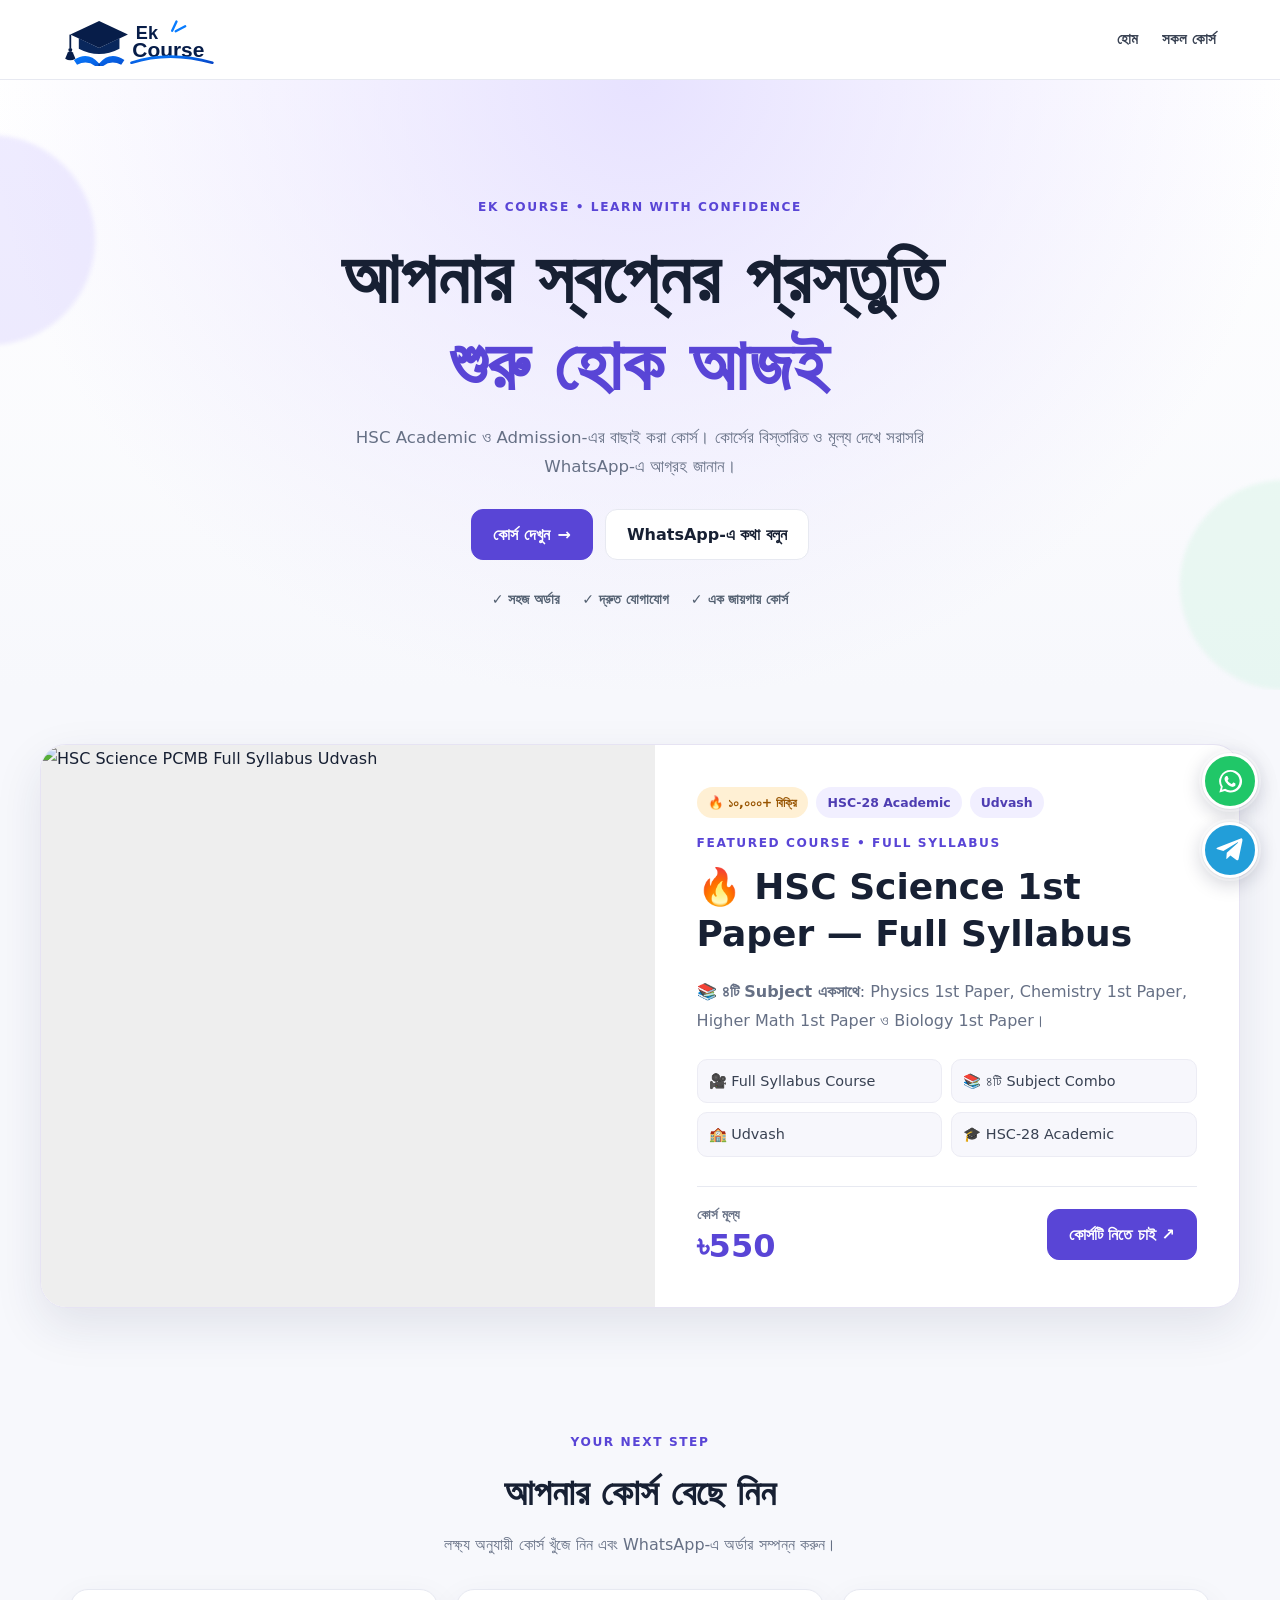
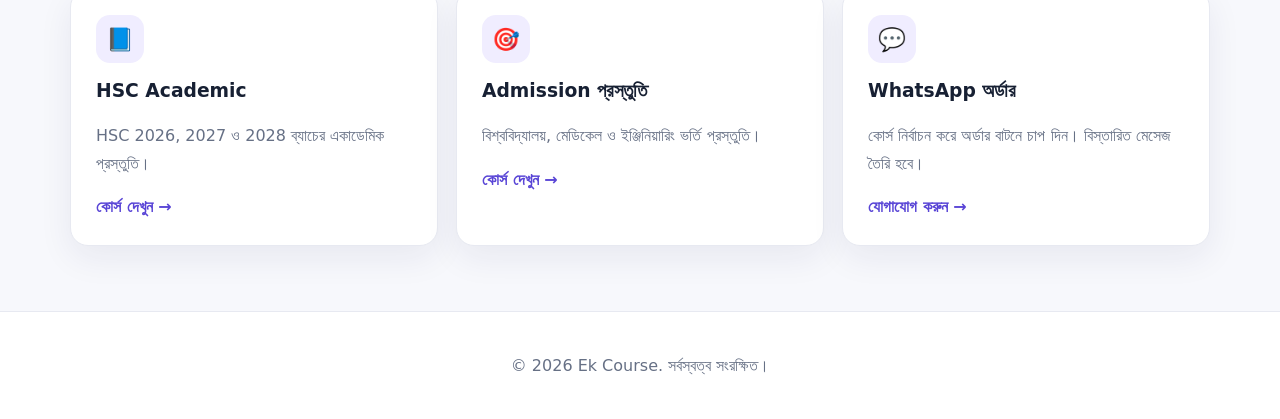
==== commit 640c5b47: "Use animated floating WhatsApp and Telegram support icons only" ====
--- a/index.html
+++ b/index.html
@@ -6,7 +6,7 @@
 <link rel="icon" type="image/svg+xml" href="icon.svg"><link rel="stylesheet" href="assets/style.css">
 </head><body>
 <header class="site-header"><a class="brand" href=""><img src="logo.svg" alt="Ek Course" width="150" height="54"></a>
-<nav><a href="./">হোম</a><a href="courses/">সকল কোর্স</a><a class="channel-top-link" href="https://t.me/EkPathshala" target="_blank" rel="noopener noreferrer"><span class="channel-top-icon"><svg viewBox="0 0 24 24" aria-hidden="true"><path d="M21.8 4.2 18.7 19c-.2 1.1-.9 1.4-1.8.9l-5-3.7-2.4 2.3c-.3.3-.5.5-1 .5l.4-5.1 9.3-8.4c.4-.4-.1-.6-.6-.2L6.1 12.5 1.2 11c-1.1-.3-1.1-1 .2-1.5L20.5 2c.9-.3 1.7.2 1.3 2.2Z"/></svg></span><span>আমাদের Telegram Channel</span><span class="channel-top-arrow">↗</span></a></nav></header>
+<nav><a href="./">হোম</a><a href="courses/">সকল কোর্স</a></nav></header>
 <main>
 <section class="hero"><span class="eyebrow">EK COURSE • LEARN WITH CONFIDENCE</span>
 <h1>আপনার স্বপ্নের প্রস্তুতি<br><span>শুরু হোক আজই</span></h1>
@@ -19,21 +19,4 @@
 <div class="cards"><article><div class="feature-icon">📘</div><h3>HSC Academic</h3><p>HSC 2026, 2027 ও 2028 ব্যাচের একাডেমিক প্রস্তুতি।</p><a href="courses/">কোর্স দেখুন →</a></article><article><div class="feature-icon">🎯</div><h3>Admission প্রস্তুতি</h3><p>বিশ্ববিদ্যালয়, মেডিকেল ও ইঞ্জিনিয়ারিং ভর্তি প্রস্তুতি।</p><a href="courses/">কোর্স দেখুন →</a></article><article><div class="feature-icon">💬</div><h3>WhatsApp অর্ডার</h3><p>কোর্স নির্বাচন করে অর্ডার বাটনে চাপ দিন। বিস্তারিত মেসেজ তৈরি হবে।</p><a href="https://wa.me/8801835542454?text=%E0%A6%86%E0%A6%B8%E0%A6%B8%E0%A6%BE%E0%A6%B2%E0%A6%BE%E0%A6%AE%E0%A7%81%20%E0%A6%86%E0%A6%B2%E0%A6%BE%E0%A6%87%E0%A6%95%E0%A7%81%E0%A6%AE%2C%20Ek%20Course%20%E0%A6%B9%E0%A7%8B%E0%A6%AE%E0%A6%AA%E0%A7%87%E0%A6%9C%E0%A7%87%E0%A6%B0%20WhatsApp%20%E0%A6%B8%E0%A7%87%E0%A6%95%E0%A6%B6%E0%A6%A8%20%E0%A6%A5%E0%A7%87%E0%A6%95%E0%A7%87%20%E0%A6%AF%E0%A7%8B%E0%A6%97%E0%A6%BE%E0%A6%AF%E0%A7%8B%E0%A6%97%20%E0%A6%95%E0%A6%B0%E0%A6%9B%E0%A6%BF%E0%A5%A4%20%E0%A6%95%E0%A7%8B%E0%A6%B0%E0%A7%8D%E0%A6%B8%20%E0%A6%B8%E0%A6%AE%E0%A7%8D%E0%A6%AA%E0%A6%B0%E0%A7%8D%E0%A6%95%E0%A7%87%20%E0%A6%9C%E0%A6%BE%E0%A6%A8%E0%A6%A4%E0%A7%87%20%E0%A6%9A%E0%A6%BE%E0%A6%87%E0%A5%A4" target="_blank" rel="noopener">যোগাযোগ করুন →</a></article></div>
 </section></main>
 <footer><p>© <span id="year"></span> Ek Course. সর্বস্বত্ব সংরক্ষিত।</p></footer>
-<script src="assets/app.js"></script><div class="support-widget" id="supportWidget"><div class="support-popover" id="supportPopover"><strong>সাহায্য লাগবে?</strong><span>কোর্স বা অর্ডার সম্পর্কে জানতে WhatsApp-এ মেসেজ করুন।</span><a href="https://wa.me/8801835542454" target="_blank" rel="noopener noreferrer" class="support-chat">WhatsApp-এ কথা বলুন</a></div><button class="support-toggle" type="button" aria-label="WhatsApp সাপোর্ট খুলুন" aria-expanded="false" onclick="const p=document.getElementById('supportPopover');const open=p.classList.toggle('is-open');this.setAttribute('aria-expanded',String(open))"><svg viewBox="0 0 32 32" aria-hidden="true"><path d="M16 3.2A12.5 12.5 0 0 0 5.3 22.1L3.7 28l6.1-1.6A12.5 12.5 0 1 0 16 3.2Zm0 22.6c-1.9 0-3.8-.5-5.4-1.5l-.4-.2-3.6 1 .9-3.5-.2-.4A10.2 10.2 0 1 1 16 25.8Zm5.6-7.6c-.3-.2-1.8-.9-2.1-1s-.5-.2-.7.2-.8 1-1 1.2-.4.2-.7.1a8.3 8.3 0 0 1-2.5-1.5 9.4 9.4 0 0 1-1.7-2.1c-.2-.3 0-.5.1-.6l.5-.6.3-.5c.1-.2 0-.4 0-.6s-.7-1.7-1-2.3c-.2-.6-.5-.5-.7-.5h-.6c-.2 0-.6.1-.9.4s-1.2 1.2-1.2 2.9 1.2 3.3 1.4 3.5a13 13 0 0 0 5 4.4c.7.3 1.2.5 1.6.6.7.2 1.3.2 1.8.1.6-.1 1.8-.7 2.1-1.4.3-.7.3-1.3.2-1.4s-.2-.2-.5-.4Z"/></svg></button></div>
-<div class="support-widget" id="supportWidget">
-  <div class="support-popover" id="supportPopover" aria-hidden="true">
-    <div class="support-panel-head"><span class="support-head-icon">✦</span><strong>সাহায্য লাগবে?</strong><small>আমাদের সাথে যোগাযোগ করুন</small></div>
-    <a class="support-option whatsapp-option" href="https://wa.me/8801835542454" target="_blank" rel="noopener noreferrer">
-      <span class="support-option-icon"><svg viewBox="0 0 32 32" aria-hidden="true"><path d="M16 3.2A12.5 12.5 0 0 0 5.3 22.1L3.7 28l6.1-1.6A12.5 12.5 0 1 0 16 3.2Zm0 22.6c-1.9 0-3.8-.5-5.4-1.5l-.4-.2-3.6 1 .9-3.5-.2-.4A10.2 10.2 0 1 1 16 25.8Zm5.6-7.6c-.3-.2-1.8-.9-2.1-1s-.5-.2-.7.2-.8 1-1 1.2-.4.2-.7.1a8.3 8.3 0 0 1-2.5-1.5 9.4 9.4 0 0 1-1.7-2.1c-.2-.3 0-.5.1-.6l.5-.6.3-.5c.1-.2 0-.4 0-.6s-.7-1.7-1-2.3c-.2-.6-.5-.5-.7-.5h-.6c-.2 0-.6.1-.9.4s-1.2 1.2-1.2 2.9 1.2 3.3 1.4 3.5a13 13 0 0 0 5 4.4c.7.3 1.2.5 1.6.6.7.2 1.3.2 1.8.1.6-.1 1.8-.7 2.1-1.4.3-.7.3-1.3.2-1.4s-.2-.2-.5-.4Z"/></svg></span>
-      <span><b>WhatsApp</b><small>সরাসরি মেসেজ করুন</small></span><span class="support-arrow">›</span>
-    </a>
-    <a class="support-option telegram-option" href="https://t.me/ektk_support_bot" target="_blank" rel="noopener noreferrer">
-      <span class="support-option-icon"><svg viewBox="0 0 24 24" aria-hidden="true"><path d="M21.8 4.2 18.7 19c-.2 1.1-.9 1.4-1.8.9l-5-3.7-2.4 2.3c-.3.3-.5.5-1 .5l.4-5.1 9.3-8.4c.4-.4-.1-.6-.6-.2L6.1 12.5 1.2 11c-1.1-.3-1.1-1 .2-1.5L20.5 2c.9-.3 1.7.2 1.3 2.2Z"/></svg></span>
-      <span><b>Telegram Support</b><small>সাপোর্ট বট-এ যোগাযোগ</small></span><span class="support-arrow">›</span>
-    </a>
-    <p class="support-footnote">Ek Course Support Team</p>
-  </div>
-  <button class="support-toggle" type="button" aria-label="সাপোর্ট অপশন খুলুন" aria-expanded="false" aria-controls="supportPopover" onclick="const p=document.getElementById('supportPopover');const open=p.classList.toggle('is-open');p.setAttribute('aria-hidden',String(!open));this.setAttribute('aria-expanded',String(open));this.classList.toggle('is-active',open)">
-    <span class="support-toggle-label">সাহায্য লাগবে ?</span><span class="support-toggle-icon"><svg viewBox="0 0 24 24" aria-hidden="true"><path d="M12 2a8 8 0 0 0-8 8v3a3 3 0 0 0 3 3h1v-6H6a6 6 0 0 1 12 0h-2v6h1a3 3 0 0 0 3-3v-3a8 8 0 0 0-8-8Zm-3 15h6a3 3 0 0 1-6 0Z"/></svg></span>
-  </button>
-</div></body></html>+<script src="assets/app.js"></script><div class="floating-contact"><a class="floating-contact-btn floating-whatsapp" href="https://wa.me/8801835542454" target="_blank" rel="noopener noreferrer" aria-label="WhatsApp Support" title="WhatsApp"><svg viewBox="0 0 32 32" aria-hidden="true"><path d="M16 3.2A12.5 12.5 0 0 0 5.3 22.1L3.7 28l6.1-1.6A12.5 12.5 0 1 0 16 3.2Zm0 22.6c-1.9 0-3.8-.5-5.4-1.5l-.4-.2-3.6 1 .9-3.5-.2-.4A10.2 10.2 0 1 1 16 25.8Zm5.6-7.6c-.3-.2-1.8-.9-2.1-1s-.5-.2-.7.2-.8 1-1 1.2-.4.2-.7.1a8.3 8.3 0 0 1-2.5-1.5 9.4 9.4 0 0 1-1.7-2.1c-.2-.3 0-.5.1-.6l.5-.6.3-.5c.1-.2 0-.4 0-.6s-.7-1.7-1-2.3c-.2-.6-.5-.5-.7-.5h-.6c-.2 0-.6.1-.9.4s-1.2 1.2-1.2 2.9 1.2 3.3 1.4 3.5a13 13 0 0 0 5 4.4c.7.3 1.2.5 1.6.6.7.2 1.3.2 1.8.1.6-.1 1.8-.7 2.1-1.4.3-.7.3-1.3.2-1.4s-.2-.2-.5-.4Z"/></svg></a><a class="floating-contact-btn floating-telegram" href="https://t.me/ektk_support_bot" target="_blank" rel="noopener noreferrer" aria-label="Telegram Support" title="Telegram"><svg viewBox="0 0 24 24" aria-hidden="true"><path d="M21.8 4.2 18.7 19c-.2 1.1-.9 1.4-1.8.9l-5-3.7-2.4 2.3c-.3.3-.5.5-1 .5l.4-5.1 9.3-8.4c.4-.4-.1-.6-.6-.2L6.1 12.5 1.2 11c-1.1-.3-1.1-1 .2-1.5L20.5 2c.9-.3 1.7.2 1.3 2.2Z"/></svg></a></div></body></html>
--- a/assets/style.css
+++ b/assets/style.css
@@ -77,3 +77,16 @@
 @media(max-width:760px){.site-header nav .channel-top-link{padding:6px 9px;gap:5px;font-size:.72rem}.channel-top-icon{width:20px;height:20px}.support-widget{right:16px;bottom:16px}.support-toggle{padding-left:13px}.support-toggle-icon{width:44px;height:44px}}
 @media(max-width:420px){.site-header nav .channel-top-link span:nth-child(2){max-width:88px;white-space:normal;line-height:1.15}.support-popover{width:min(250px,calc(100vw - 30px));max-height:68vh}}
 @media(prefers-reduced-motion:reduce){.support-toggle,.support-toggle:before{animation:none}}
+
+/* Minimal floating WhatsApp and Telegram support icons */
+.floating-contact{position:fixed;right:22px;bottom:22px;z-index:10000;display:flex;flex-direction:column;gap:13px}
+.floating-contact-btn{position:relative;width:56px;height:56px;border:3px solid #fff;border-radius:50%;display:grid;place-items:center;color:#fff;text-decoration:none;box-shadow:0 5px 20px rgba(20,25,55,.22);transition:transform .2s,box-shadow .2s;animation:contactFloat 3s ease-in-out infinite}
+.floating-contact-btn:before{content:"";position:absolute;inset:-6px;border:2px solid currentColor;border-radius:50%;opacity:.35;animation:contactPulse 2.2s ease-out infinite}
+.floating-contact-btn svg{width:29px;height:29px;fill:currentColor}
+.floating-whatsapp{background:#20c768;color:#fff;animation-delay:.15s}
+.floating-telegram{background:#229ed9;color:#fff;animation-delay:.5s}
+.floating-contact-btn:hover{transform:scale(1.09);box-shadow:0 8px 26px rgba(20,25,55,.3)}
+@keyframes contactPulse{0%{transform:scale(.9);opacity:.42}100%{transform:scale(1.35);opacity:0}}
+@keyframes contactFloat{0%,100%{translate:0 0}50%{translate:0 -4px}}
+@media(max-width:600px){.floating-contact{right:14px;bottom:16px;gap:11px}.floating-contact-btn{width:51px;height:51px}.floating-contact-btn svg{width:26px;height:26px}}
+@media(prefers-reduced-motion:reduce){.floating-contact-btn,.floating-contact-btn:before{animation:none}}
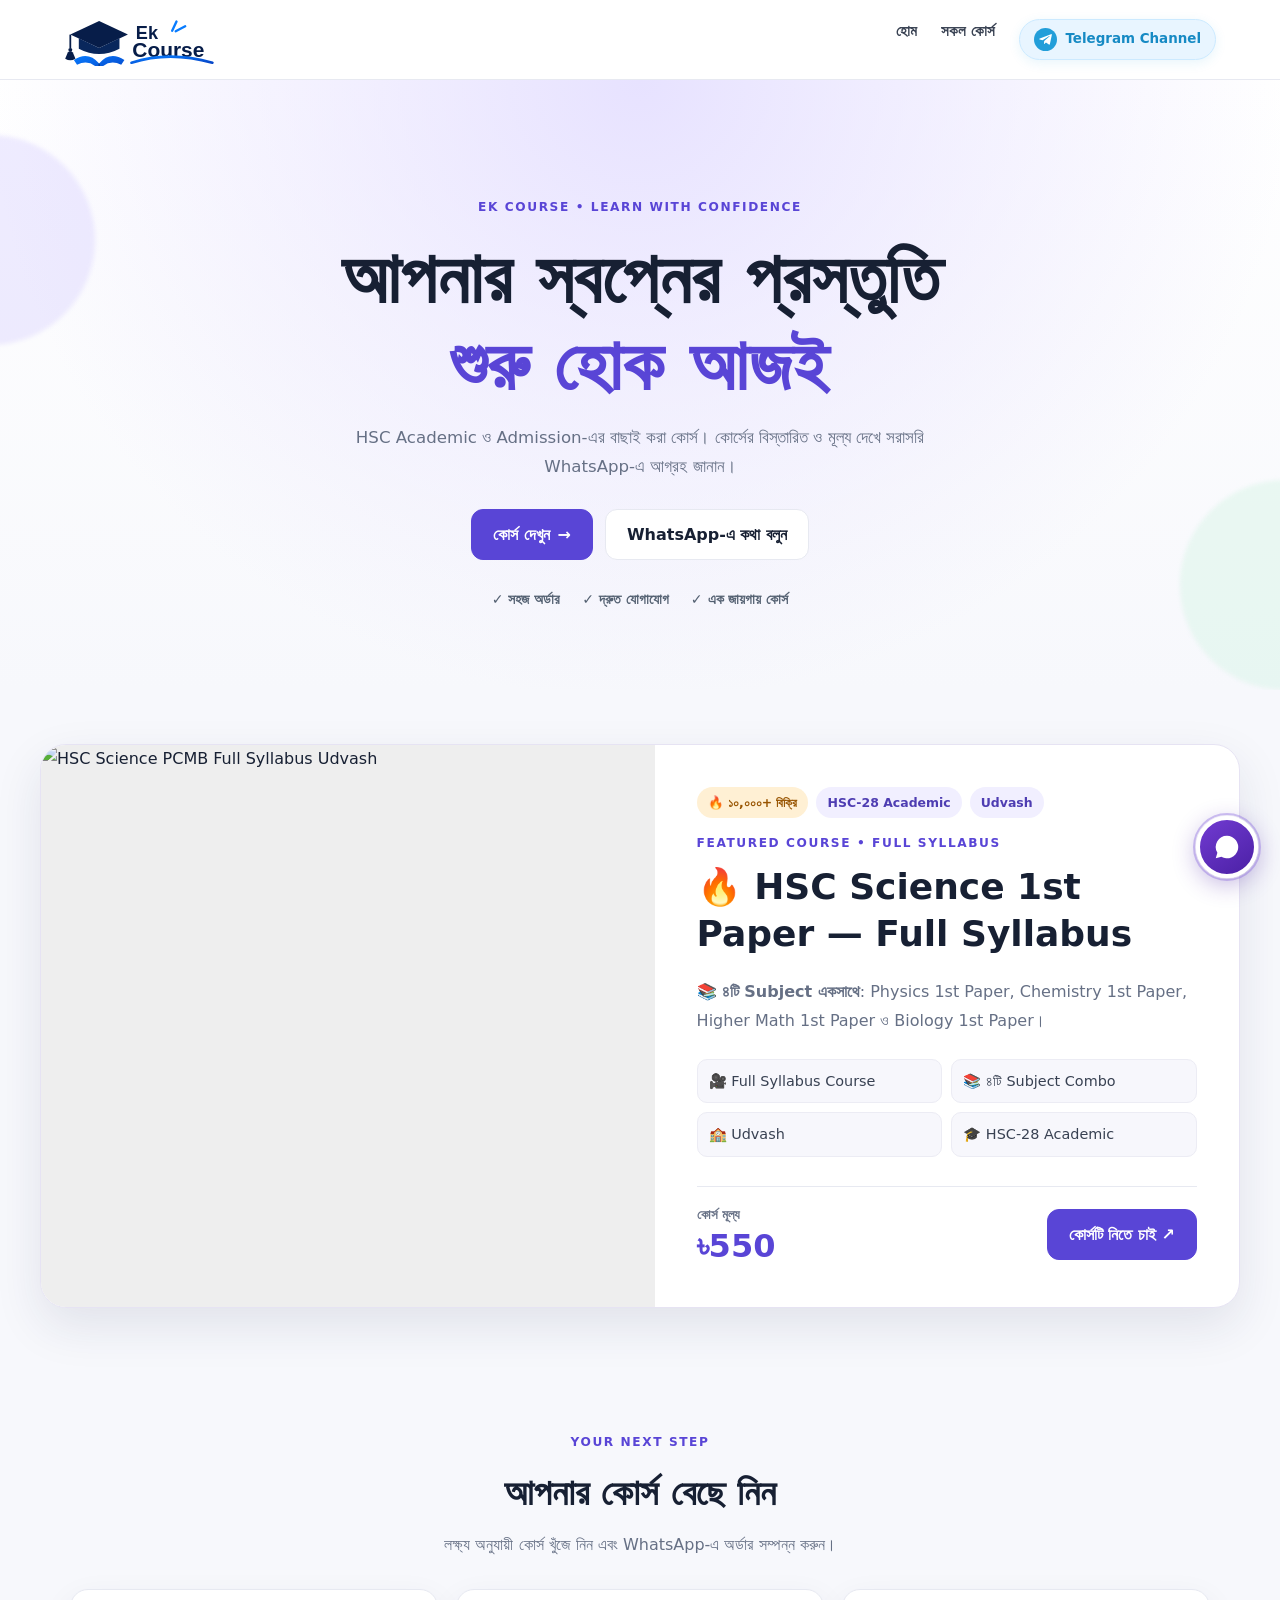
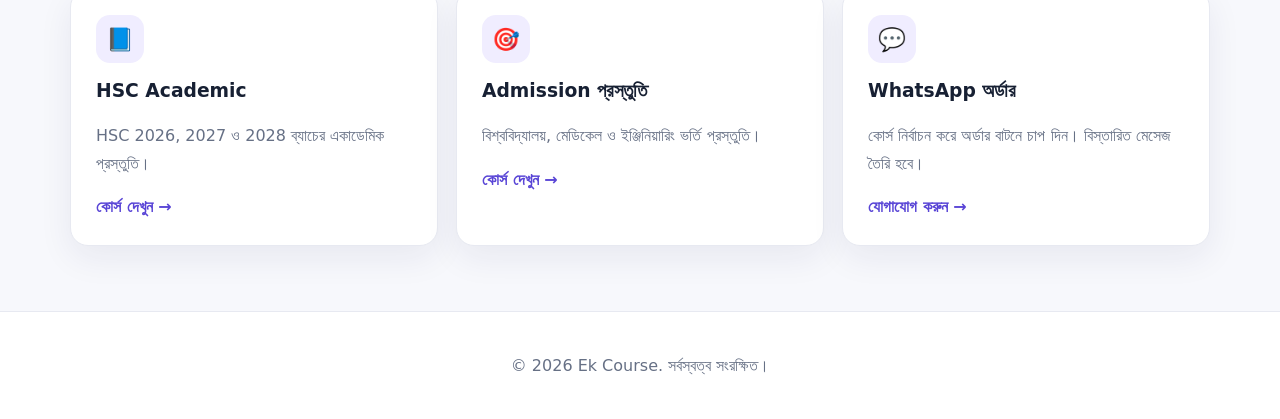
==== commit e2c29a36: "Add Telegram channel top link and combined floating contact menu" ====
--- a/index.html
+++ b/index.html
@@ -6,7 +6,7 @@
 <link rel="icon" type="image/svg+xml" href="icon.svg"><link rel="stylesheet" href="assets/style.css">
 </head><body>
 <header class="site-header"><a class="brand" href=""><img src="logo.svg" alt="Ek Course" width="150" height="54"></a>
-<nav><a href="./">হোম</a><a href="courses/">সকল কোর্স</a></nav></header>
+<nav><a href="./">হোম</a><a href="courses/">সকল কোর্স</a><a class="channel-top-link" href="https://t.me/EkPathshala" target="_blank" rel="noopener noreferrer"><span class="channel-top-icon"><svg viewBox="0 0 24 24" aria-hidden="true"><path d="M21.8 4.2 18.7 19c-.2 1.1-.9 1.4-1.8.9l-5-3.7-2.4 2.3c-.3.3-.5.5-1 .5l.4-5.1 9.3-8.4c.4-.4-.1-.6-.6-.2L6.1 12.5 1.2 11c-1.1-.3-1.1-1 .2-1.5L20.5 2c.9-.3 1.7.2 1.3 2.2Z"/></svg></span><span>Telegram Channel</span></a></nav></header>
 <main>
 <section class="hero"><span class="eyebrow">EK COURSE • LEARN WITH CONFIDENCE</span>
 <h1>আপনার স্বপ্নের প্রস্তুতি<br><span>শুরু হোক আজই</span></h1>
@@ -19,4 +19,4 @@
 <div class="cards"><article><div class="feature-icon">📘</div><h3>HSC Academic</h3><p>HSC 2026, 2027 ও 2028 ব্যাচের একাডেমিক প্রস্তুতি।</p><a href="courses/">কোর্স দেখুন →</a></article><article><div class="feature-icon">🎯</div><h3>Admission প্রস্তুতি</h3><p>বিশ্ববিদ্যালয়, মেডিকেল ও ইঞ্জিনিয়ারিং ভর্তি প্রস্তুতি।</p><a href="courses/">কোর্স দেখুন →</a></article><article><div class="feature-icon">💬</div><h3>WhatsApp অর্ডার</h3><p>কোর্স নির্বাচন করে অর্ডার বাটনে চাপ দিন। বিস্তারিত মেসেজ তৈরি হবে।</p><a href="https://wa.me/8801835542454?text=%E0%A6%86%E0%A6%B8%E0%A6%B8%E0%A6%BE%E0%A6%B2%E0%A6%BE%E0%A6%AE%E0%A7%81%20%E0%A6%86%E0%A6%B2%E0%A6%BE%E0%A6%87%E0%A6%95%E0%A7%81%E0%A6%AE%2C%20Ek%20Course%20%E0%A6%B9%E0%A7%8B%E0%A6%AE%E0%A6%AA%E0%A7%87%E0%A6%9C%E0%A7%87%E0%A6%B0%20WhatsApp%20%E0%A6%B8%E0%A7%87%E0%A6%95%E0%A6%B6%E0%A6%A8%20%E0%A6%A5%E0%A7%87%E0%A6%95%E0%A7%87%20%E0%A6%AF%E0%A7%8B%E0%A6%97%E0%A6%BE%E0%A6%AF%E0%A7%8B%E0%A6%97%20%E0%A6%95%E0%A6%B0%E0%A6%9B%E0%A6%BF%E0%A5%A4%20%E0%A6%95%E0%A7%8B%E0%A6%B0%E0%A7%8D%E0%A6%B8%20%E0%A6%B8%E0%A6%AE%E0%A7%8D%E0%A6%AA%E0%A6%B0%E0%A7%8D%E0%A6%95%E0%A7%87%20%E0%A6%9C%E0%A6%BE%E0%A6%A8%E0%A6%A4%E0%A7%87%20%E0%A6%9A%E0%A6%BE%E0%A6%87%E0%A5%A4" target="_blank" rel="noopener">যোগাযোগ করুন →</a></article></div>
 </section></main>
 <footer><p>© <span id="year"></span> Ek Course. সর্বস্বত্ব সংরক্ষিত।</p></footer>
-<script src="assets/app.js"></script><div class="floating-contact"><a class="floating-contact-btn floating-whatsapp" href="https://wa.me/8801835542454" target="_blank" rel="noopener noreferrer" aria-label="WhatsApp Support" title="WhatsApp"><svg viewBox="0 0 32 32" aria-hidden="true"><path d="M16 3.2A12.5 12.5 0 0 0 5.3 22.1L3.7 28l6.1-1.6A12.5 12.5 0 1 0 16 3.2Zm0 22.6c-1.9 0-3.8-.5-5.4-1.5l-.4-.2-3.6 1 .9-3.5-.2-.4A10.2 10.2 0 1 1 16 25.8Zm5.6-7.6c-.3-.2-1.8-.9-2.1-1s-.5-.2-.7.2-.8 1-1 1.2-.4.2-.7.1a8.3 8.3 0 0 1-2.5-1.5 9.4 9.4 0 0 1-1.7-2.1c-.2-.3 0-.5.1-.6l.5-.6.3-.5c.1-.2 0-.4 0-.6s-.7-1.7-1-2.3c-.2-.6-.5-.5-.7-.5h-.6c-.2 0-.6.1-.9.4s-1.2 1.2-1.2 2.9 1.2 3.3 1.4 3.5a13 13 0 0 0 5 4.4c.7.3 1.2.5 1.6.6.7.2 1.3.2 1.8.1.6-.1 1.8-.7 2.1-1.4.3-.7.3-1.3.2-1.4s-.2-.2-.5-.4Z"/></svg></a><a class="floating-contact-btn floating-telegram" href="https://t.me/ektk_support_bot" target="_blank" rel="noopener noreferrer" aria-label="Telegram Support" title="Telegram"><svg viewBox="0 0 24 24" aria-hidden="true"><path d="M21.8 4.2 18.7 19c-.2 1.1-.9 1.4-1.8.9l-5-3.7-2.4 2.3c-.3.3-.5.5-1 .5l.4-5.1 9.3-8.4c.4-.4-.1-.6-.6-.2L6.1 12.5 1.2 11c-1.1-.3-1.1-1 .2-1.5L20.5 2c.9-.3 1.7.2 1.3 2.2Z"/></svg></a></div></body></html>+<script src="assets/app.js"></script><div class="contact-launcher" id="contactLauncher"><div class="contact-menu" id="contactMenu" aria-hidden="true"><a class="contact-choice whatsapp-choice" href="https://wa.me/8801835542454" target="_blank" rel="noopener noreferrer"><svg viewBox="0 0 32 32" aria-hidden="true"><path d="M16 3.2A12.5 12.5 0 0 0 5.3 22.1L3.7 28l6.1-1.6A12.5 12.5 0 1 0 16 3.2Zm0 22.6c-1.9 0-3.8-.5-5.4-1.5l-.4-.2-3.6 1 .9-3.5-.2-.4A10.2 10.2 0 1 1 16 25.8Zm5.6-7.6c-.3-.2-1.8-.9-2.1-1s-.5-.2-.7.2-.8 1-1 1.2-.4.2-.7.1a8.3 8.3 0 0 1-2.5-1.5 9.4 9.4 0 0 1-1.7-2.1c-.2-.3 0-.5.1-.6l.5-.6.3-.5c.1-.2 0-.4 0-.6s-.7-1.7-1-2.3c-.2-.6-.5-.5-.7-.5h-.6c-.2 0-.6.1-.9.4s-1.2 1.2-1.2 2.9 1.2 3.3 1.4 3.5a13 13 0 0 0 5 4.4c.7.3 1.2.5 1.6.6.7.2 1.3.2 1.8.1.6-.1 1.8-.7 2.1-1.4Z"/></svg><span><b>WhatsApp</b><small>সরাসরি মেসেজ করুন</small></span></a><a class="contact-choice telegram-choice" href="https://t.me/EkPathshala" target="_blank" rel="noopener noreferrer"><svg viewBox="0 0 24 24" aria-hidden="true"><path d="M21.8 4.2 18.7 19c-.2 1.1-.9 1.4-1.8.9l-5-3.7-2.4 2.3c-.3.3-.5.5-1 .5l.4-5.1 9.3-8.4c.4-.4-.1-.6-.6-.2L6.1 12.5 1.2 11c-1.1-.3-1.1-1 .2-1.5L20.5 2c.9-.3 1.7.2 1.3 2.2Z"/></svg><span><b>Telegram</b><small>Public Channel</small></span></a></div><button class="contact-main" id="contactToggle" type="button" aria-label="যোগাযোগের মাধ্যম দেখুন" aria-expanded="false"><svg class="contact-main-icon" viewBox="0 0 24 24" aria-hidden="true"><path d="M12 3a9 9 0 0 0-7.7 13.65L3 21l4.48-1.2A9 9 0 1 0 12 3Z"/></svg><span class="contact-close">×</span></button></div><script>(function(){const b=document.getElementById('contactToggle'),m=document.getElementById('contactMenu');if(!b||!m)return;b.addEventListener('click',()=>{const o=b.getAttribute('aria-expanded')!=='true';b.setAttribute('aria-expanded',String(o));m.classList.toggle('is-open',o);m.setAttribute('aria-hidden',String(!o))});document.addEventListener('click',e=>{if(!e.target.closest('#contactLauncher')){b.setAttribute('aria-expanded','false');m.classList.remove('is-open');m.setAttribute('aria-hidden','true')}})})();</script></body></html>
--- a/assets/style.css
+++ b/assets/style.css
@@ -90,3 +90,21 @@
 @keyframes contactFloat{0%,100%{translate:0 0}50%{translate:0 -4px}}
 @media(max-width:600px){.floating-contact{right:14px;bottom:16px;gap:11px}.floating-contact-btn{width:51px;height:51px}.floating-contact-btn svg{width:26px;height:26px}}
 @media(prefers-reduced-motion:reduce){.floating-contact-btn,.floating-contact-btn:before{animation:none}}
+
+/* Top navigation Telegram channel link */
+.site-header nav .channel-top-link{display:inline-flex;align-items:center;gap:8px;padding:8px 14px;border-radius:999px;background:#e8f5ff;color:#168ac4;font-size:.84rem;font-weight:800;text-decoration:none;border:1px solid #cceaff;white-space:nowrap;transition:.2s}
+.site-header nav .channel-top-link:hover{background:#d9efff;transform:translateY(-1px)}
+.channel-top-icon{width:23px;height:23px;border-radius:50%;display:grid;place-items:center;background:#229ed9;color:#fff}.channel-top-icon svg{width:14px;height:14px;fill:currentColor}
+.contact-launcher{position:fixed;right:22px;bottom:22px;z-index:10000;font-family:inherit}
+.contact-main{position:relative;width:62px;height:62px;border:4px solid #fff;border-radius:50%;background:linear-gradient(145deg,#713bd1,#4b20a5);color:#fff;display:grid;place-items:center;cursor:pointer;box-shadow:0 6px 24px #4b20a555;transition:transform .2s}
+.contact-main:before{content:"";position:absolute;inset:-7px;border:2px solid #8b69df66;border-radius:50%;animation:contactHalo 2.3s ease-out infinite}
+.contact-main:hover{transform:scale(1.06)}.contact-main-icon{width:30px;height:30px;fill:currentColor}.contact-close{display:none;font-size:34px;line-height:1;font-weight:300}.contact-main[aria-expanded="true"] .contact-main-icon{display:none}.contact-main[aria-expanded="true"] .contact-close{display:block}
+.contact-menu{position:absolute;right:0;bottom:78px;width:245px;padding:12px;border:1px solid #e8e4f5;border-radius:19px;background:#fff;box-shadow:0 12px 36px #1d17402b;display:flex;flex-direction:column;gap:9px;opacity:0;visibility:hidden;transform:translateY(10px) scale(.97);transform-origin:bottom right;transition:.2s}
+.contact-menu.is-open{opacity:1;visibility:visible;transform:translateY(0) scale(1)}
+.contact-choice{display:flex;align-items:center;gap:12px;padding:11px;border-radius:13px;background:#fafaff;text-decoration:none;color:#18233c;border:1px solid #eeedf5}
+.contact-choice>svg{width:25px;height:25px;flex:0 0 25px;fill:#fff;padding:8px;box-sizing:content-box;border-radius:12px}
+.contact-choice span{display:flex;flex-direction:column;gap:2px}.contact-choice b{font-size:.9rem}.contact-choice small{font-size:.73rem;color:#788196}
+.whatsapp-choice>svg{background:#20c768}.telegram-choice>svg{background:#229ed9}
+@keyframes contactHalo{0%{transform:scale(.94);opacity:.65}100%{transform:scale(1.25);opacity:0}}
+@media(max-width:720px){.site-header nav .channel-top-link{padding:6px 9px;font-size:.72rem;gap:5px}.channel-top-icon{width:20px;height:20px}.contact-launcher{right:15px;bottom:16px}.contact-main{width:56px;height:56px}}
+@media(prefers-reduced-motion:reduce){.contact-main:before{animation:none}}
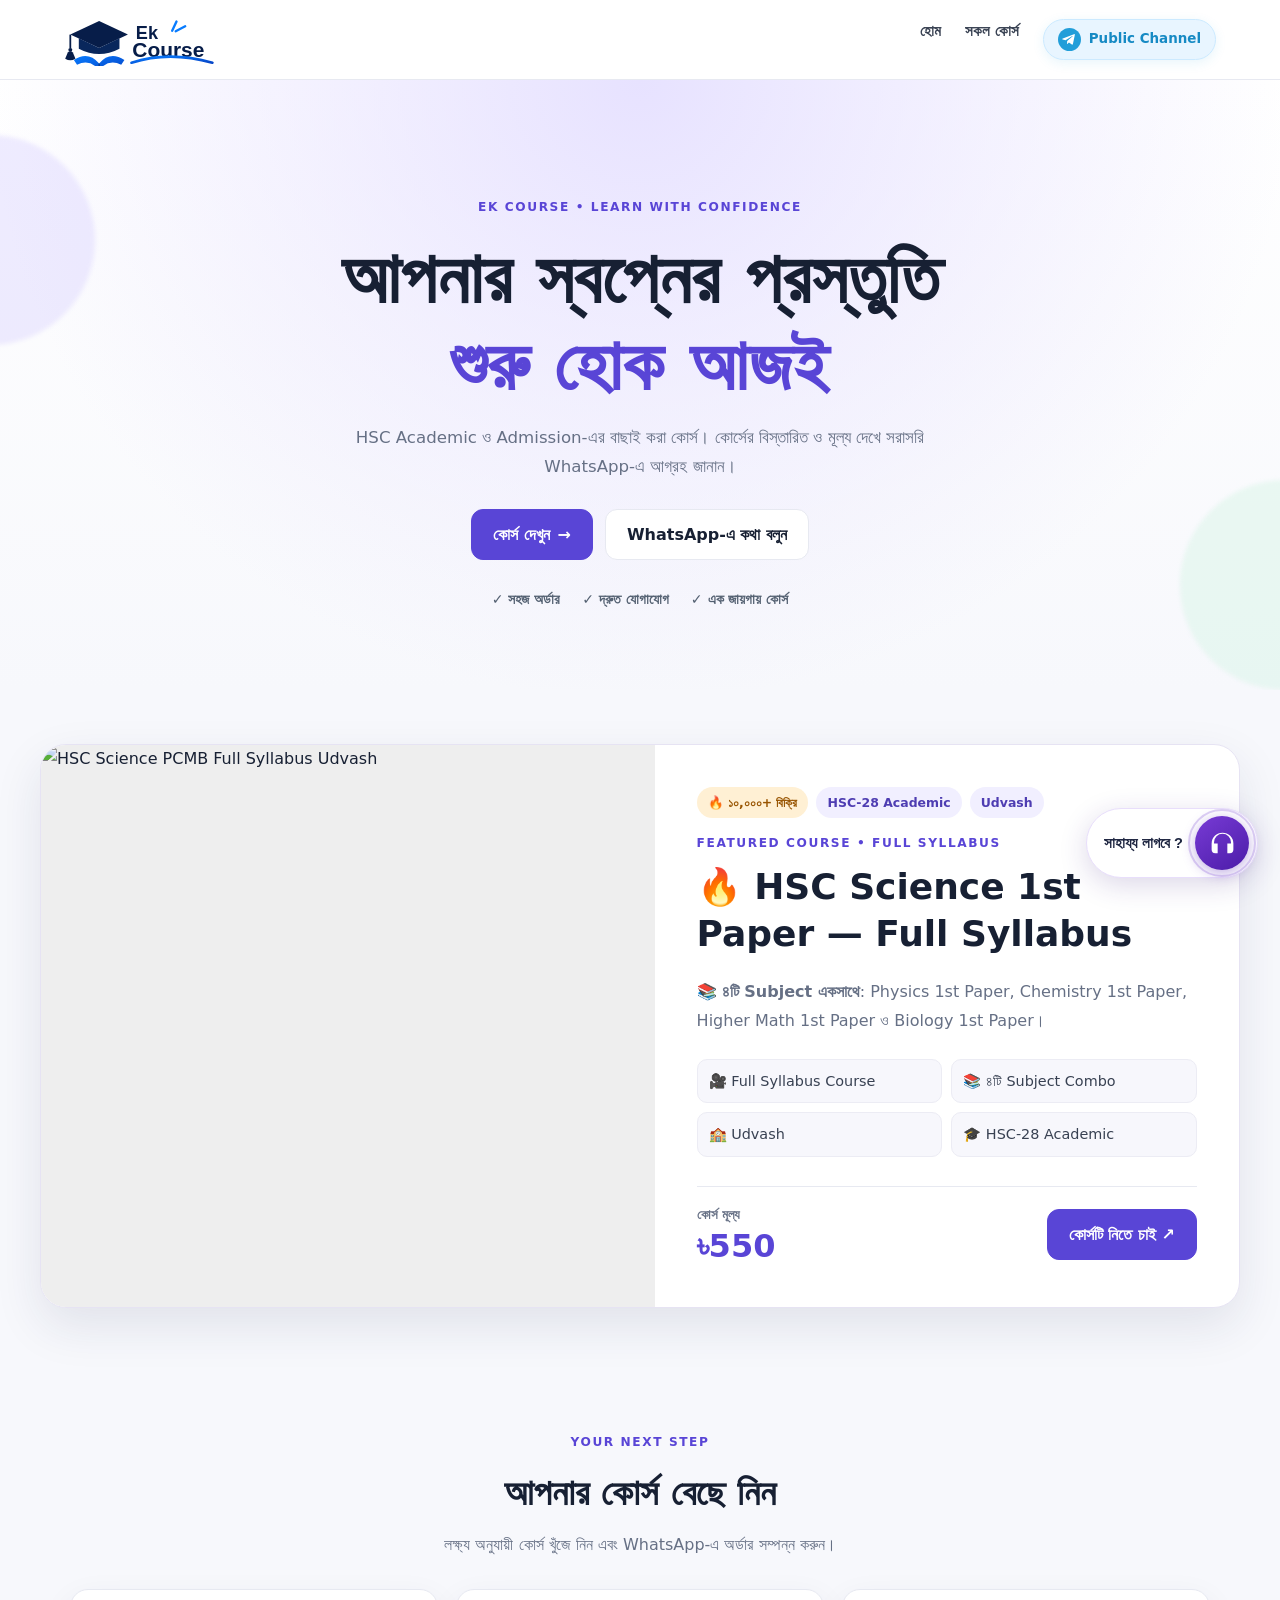
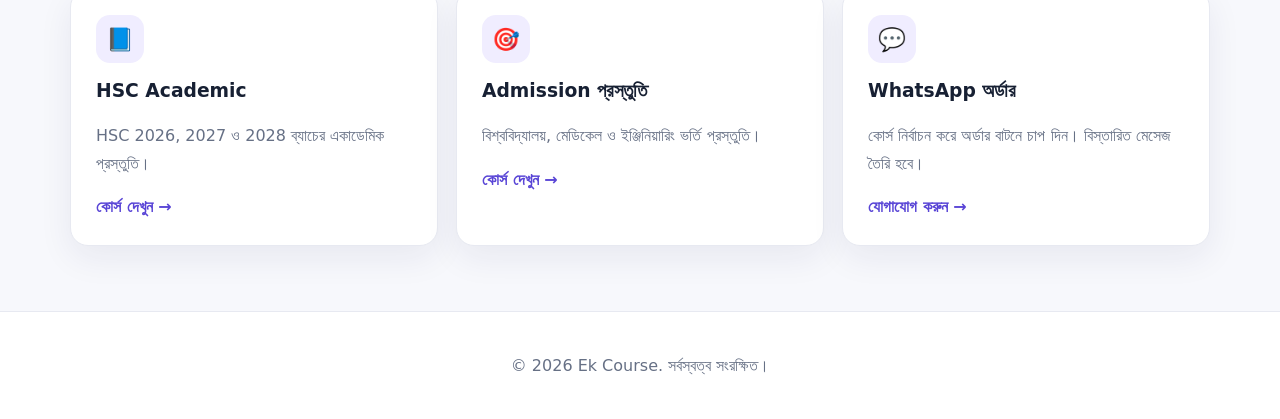
==== commit 7af6face: "Add floating help launcher and Telegram contact option" ====
--- a/index.html
+++ b/index.html
@@ -6,7 +6,7 @@
 <link rel="icon" type="image/svg+xml" href="icon.svg"><link rel="stylesheet" href="assets/style.css">
 </head><body>
 <header class="site-header"><a class="brand" href=""><img src="logo.svg" alt="Ek Course" width="150" height="54"></a>
-<nav><a href="./">হোম</a><a href="courses/">সকল কোর্স</a><a class="channel-top-link" href="https://t.me/EkPathshala" target="_blank" rel="noopener noreferrer"><span class="channel-top-icon"><svg viewBox="0 0 24 24" aria-hidden="true"><path d="M21.8 4.2 18.7 19c-.2 1.1-.9 1.4-1.8.9l-5-3.7-2.4 2.3c-.3.3-.5.5-1 .5l.4-5.1 9.3-8.4c.4-.4-.1-.6-.6-.2L6.1 12.5 1.2 11c-1.1-.3-1.1-1 .2-1.5L20.5 2c.9-.3 1.7.2 1.3 2.2Z"/></svg></span><span>Telegram Channel</span></a></nav></header>
+<nav><a href="./">হোম</a><a href="courses/">সকল কোর্স</a><a class="channel-top-link" href="https://t.me/EkPathshala" target="_blank" rel="noopener noreferrer"><span class="channel-top-icon"><svg viewBox="0 0 24 24" aria-hidden="true"><path d="M21.8 4.2 18.7 19c-.2 1.1-.9 1.4-1.8.9l-5-3.7-2.4 2.3c-.3.3-.5.5-1 .5l.4-5.1 9.3-8.4c.4-.4-.1-.6-.6-.2L6.1 12.5 1.2 11c-1.1-.3-1.1-1 .2-1.5L20.5 2c.9-.3 1.7.2 1.3 2.2Z"/></svg></span><span>Public Channel</span></a></nav></header>
 <main>
 <section class="hero"><span class="eyebrow">EK COURSE • LEARN WITH CONFIDENCE</span>
 <h1>আপনার স্বপ্নের প্রস্তুতি<br><span>শুরু হোক আজই</span></h1>
@@ -19,4 +19,4 @@
 <div class="cards"><article><div class="feature-icon">📘</div><h3>HSC Academic</h3><p>HSC 2026, 2027 ও 2028 ব্যাচের একাডেমিক প্রস্তুতি।</p><a href="courses/">কোর্স দেখুন →</a></article><article><div class="feature-icon">🎯</div><h3>Admission প্রস্তুতি</h3><p>বিশ্ববিদ্যালয়, মেডিকেল ও ইঞ্জিনিয়ারিং ভর্তি প্রস্তুতি।</p><a href="courses/">কোর্স দেখুন →</a></article><article><div class="feature-icon">💬</div><h3>WhatsApp অর্ডার</h3><p>কোর্স নির্বাচন করে অর্ডার বাটনে চাপ দিন। বিস্তারিত মেসেজ তৈরি হবে।</p><a href="https://wa.me/8801835542454?text=%E0%A6%86%E0%A6%B8%E0%A6%B8%E0%A6%BE%E0%A6%B2%E0%A6%BE%E0%A6%AE%E0%A7%81%20%E0%A6%86%E0%A6%B2%E0%A6%BE%E0%A6%87%E0%A6%95%E0%A7%81%E0%A6%AE%2C%20Ek%20Course%20%E0%A6%B9%E0%A7%8B%E0%A6%AE%E0%A6%AA%E0%A7%87%E0%A6%9C%E0%A7%87%E0%A6%B0%20WhatsApp%20%E0%A6%B8%E0%A7%87%E0%A6%95%E0%A6%B6%E0%A6%A8%20%E0%A6%A5%E0%A7%87%E0%A6%95%E0%A7%87%20%E0%A6%AF%E0%A7%8B%E0%A6%97%E0%A6%BE%E0%A6%AF%E0%A7%8B%E0%A6%97%20%E0%A6%95%E0%A6%B0%E0%A6%9B%E0%A6%BF%E0%A5%A4%20%E0%A6%95%E0%A7%8B%E0%A6%B0%E0%A7%8D%E0%A6%B8%20%E0%A6%B8%E0%A6%AE%E0%A7%8D%E0%A6%AA%E0%A6%B0%E0%A7%8D%E0%A6%95%E0%A7%87%20%E0%A6%9C%E0%A6%BE%E0%A6%A8%E0%A6%A4%E0%A7%87%20%E0%A6%9A%E0%A6%BE%E0%A6%87%E0%A5%A4" target="_blank" rel="noopener">যোগাযোগ করুন →</a></article></div>
 </section></main>
 <footer><p>© <span id="year"></span> Ek Course. সর্বস্বত্ব সংরক্ষিত।</p></footer>
-<script src="assets/app.js"></script><div class="contact-launcher" id="contactLauncher"><div class="contact-menu" id="contactMenu" aria-hidden="true"><a class="contact-choice whatsapp-choice" href="https://wa.me/8801835542454" target="_blank" rel="noopener noreferrer"><svg viewBox="0 0 32 32" aria-hidden="true"><path d="M16 3.2A12.5 12.5 0 0 0 5.3 22.1L3.7 28l6.1-1.6A12.5 12.5 0 1 0 16 3.2Zm0 22.6c-1.9 0-3.8-.5-5.4-1.5l-.4-.2-3.6 1 .9-3.5-.2-.4A10.2 10.2 0 1 1 16 25.8Zm5.6-7.6c-.3-.2-1.8-.9-2.1-1s-.5-.2-.7.2-.8 1-1 1.2-.4.2-.7.1a8.3 8.3 0 0 1-2.5-1.5 9.4 9.4 0 0 1-1.7-2.1c-.2-.3 0-.5.1-.6l.5-.6.3-.5c.1-.2 0-.4 0-.6s-.7-1.7-1-2.3c-.2-.6-.5-.5-.7-.5h-.6c-.2 0-.6.1-.9.4s-1.2 1.2-1.2 2.9 1.2 3.3 1.4 3.5a13 13 0 0 0 5 4.4c.7.3 1.2.5 1.6.6.7.2 1.3.2 1.8.1.6-.1 1.8-.7 2.1-1.4Z"/></svg><span><b>WhatsApp</b><small>সরাসরি মেসেজ করুন</small></span></a><a class="contact-choice telegram-choice" href="https://t.me/EkPathshala" target="_blank" rel="noopener noreferrer"><svg viewBox="0 0 24 24" aria-hidden="true"><path d="M21.8 4.2 18.7 19c-.2 1.1-.9 1.4-1.8.9l-5-3.7-2.4 2.3c-.3.3-.5.5-1 .5l.4-5.1 9.3-8.4c.4-.4-.1-.6-.6-.2L6.1 12.5 1.2 11c-1.1-.3-1.1-1 .2-1.5L20.5 2c.9-.3 1.7.2 1.3 2.2Z"/></svg><span><b>Telegram</b><small>Public Channel</small></span></a></div><button class="contact-main" id="contactToggle" type="button" aria-label="যোগাযোগের মাধ্যম দেখুন" aria-expanded="false"><svg class="contact-main-icon" viewBox="0 0 24 24" aria-hidden="true"><path d="M12 3a9 9 0 0 0-7.7 13.65L3 21l4.48-1.2A9 9 0 1 0 12 3Z"/></svg><span class="contact-close">×</span></button></div><script>(function(){const b=document.getElementById('contactToggle'),m=document.getElementById('contactMenu');if(!b||!m)return;b.addEventListener('click',()=>{const o=b.getAttribute('aria-expanded')!=='true';b.setAttribute('aria-expanded',String(o));m.classList.toggle('is-open',o);m.setAttribute('aria-hidden',String(!o))});document.addEventListener('click',e=>{if(!e.target.closest('#contactLauncher')){b.setAttribute('aria-expanded','false');m.classList.remove('is-open');m.setAttribute('aria-hidden','true')}})})();</script></body></html>+<script src="assets/app.js"></script><div class="help-launcher" id="helpLauncher"><div class="help-menu" id="helpMenu" aria-hidden="true"><div class="help-menu-title"><strong>যোগাযোগ করুন</strong><small>আপনার পছন্দের মাধ্যমে মেসেজ দিন</small></div><a class="help-choice help-whatsapp" href="https://wa.me/8801835542454" target="_blank" rel="noopener noreferrer"><span class="help-choice-icon"><svg viewBox="0 0 32 32"><path d="M16 3.2A12.5 12.5 0 0 0 5.3 22.1L3.7 28l6.1-1.6A12.5 12.5 0 1 0 16 3.2Z"/></svg></span><span><b>WhatsApp</b><small>সরাসরি মেসেজ করুন</small></span><i>›</i></a><a class="help-choice help-telegram" href="https://t.me/ektk_support_bot" target="_blank" rel="noopener noreferrer"><span class="help-choice-icon"><svg viewBox="0 0 24 24"><path d="M21.8 4.2 18.7 19c-.2 1.1-.9 1.4-1.8.9l-5-3.7-2.4 2.3c-.3.3-.5.5-1 .5l.4-5.1 9.3-8.4c.4-.4-.1-.6-.6-.2L6.1 12.5 1.2 11c-1.1-.3-1.1-1 .2-1.5L20.5 2c.9-.3 1.7.2 1.3 2.2Z"/></svg></span><span><b>Telegram</b><small>@ektk_support</small></span><i>›</i></a></div><button class="help-trigger" id="helpTrigger" type="button" aria-expanded="false" aria-controls="helpMenu"><span class="help-label">সাহায্য লাগবে ?</span><span class="help-headset"><svg viewBox="0 0 24 24"><path d="M12 3a9 9 0 0 0-9 9v5a3 3 0 0 0 3 3h2v-8H5v-1a7 7 0 0 1 14 0v1h-3v8h2a3 3 0 0 0 3-3v-5a9 9 0 0 0-9-9Z"/></svg><span class="help-x">×</span></span></button></div><script>(function(){const r=document.getElementById('helpLauncher'),b=document.getElementById('helpTrigger'),m=document.getElementById('helpMenu');if(!r||!b||!m)return;b.addEventListener('click',()=>{const o=b.getAttribute('aria-expanded')!=='true';b.setAttribute('aria-expanded',String(o));m.classList.toggle('is-open',o);m.setAttribute('aria-hidden',String(!o))});document.addEventListener('click',e=>{if(!e.target.closest('#helpLauncher')){b.setAttribute('aria-expanded','false');m.classList.remove('is-open');m.setAttribute('aria-hidden','true')}})})();</script></body></html>
--- a/assets/style.css
+++ b/assets/style.css
@@ -108,3 +108,24 @@
 @keyframes contactHalo{0%{transform:scale(.94);opacity:.65}100%{transform:scale(1.25);opacity:0}}
 @media(max-width:720px){.site-header nav .channel-top-link{padding:6px 9px;font-size:.72rem;gap:5px}.channel-top-icon{width:20px;height:20px}.contact-launcher{right:15px;bottom:16px}.contact-main{width:56px;height:56px}}
 @media(prefers-reduced-motion:reduce){.contact-main:before{animation:none}}
+
+/* Floating help pill and contact options */
+.help-launcher{position:fixed;right:22px;bottom:22px;z-index:11000;font-family:inherit}
+.help-trigger{display:flex;align-items:center;gap:12px;padding:7px 8px 7px 17px;border:1px solid #e8defb;border-radius:999px;background:#fff;color:#1d2540;box-shadow:0 7px 28px rgba(62,35,130,.18);cursor:pointer;transition:transform .2s,box-shadow .2s;animation:helpFloat 3.2s ease-in-out infinite}
+.help-trigger:hover{transform:translateY(-3px);box-shadow:0 11px 32px rgba(62,35,130,.24)}
+.help-label{font-size:.91rem;font-weight:850;white-space:nowrap}
+.help-headset{position:relative;width:54px;height:54px;display:grid;place-items:center;border-radius:50%;background:linear-gradient(145deg,#783bd5,#4b1ca8);color:#fff;box-shadow:0 3px 13px #6030ba66}
+.help-headset:before{content:"";position:absolute;inset:-7px;border:2px solid #9670dc55;border-radius:50%;animation:helpPulse 2.3s ease-out infinite}
+.help-headset svg{width:29px;height:29px;fill:currentColor}.help-x{display:none;font-size:35px;line-height:1;font-weight:300}
+.help-trigger[aria-expanded="true"] .help-headset svg{display:none}.help-trigger[aria-expanded="true"] .help-x{display:block}
+.help-menu{position:absolute;right:0;bottom:76px;width:min(290px,calc(100vw - 30px));padding:14px;border:1px solid #e8e2f6;border-radius:20px;background:linear-gradient(155deg,#fff,#f8f5ff);box-shadow:0 14px 42px rgba(36,25,80,.22);display:flex;flex-direction:column;gap:10px;opacity:0;visibility:hidden;transform:translateY(10px) scale(.97);transform-origin:bottom right;transition:.22s}
+.help-menu.is-open{opacity:1;visibility:visible;transform:translateY(0) scale(1)}
+.help-menu-title{display:flex;flex-direction:column;gap:2px;padding:3px 4px 7px}.help-menu-title strong{font-size:1rem;color:#17213a}.help-menu-title small{font-size:.77rem;color:#788197}
+.help-choice{display:flex;align-items:center;gap:10px;padding:11px;border:1px solid #eceaf3;border-radius:14px;background:#fff;color:#17213a;text-decoration:none;box-shadow:0 3px 12px #1b23400c;transition:transform .2s,border-color .2s}
+.help-choice:hover{transform:translateY(-2px);border-color:#cfc0f1;color:#17213a}
+.help-choice-icon{width:42px;height:42px;flex:0 0 42px;display:grid;place-items:center;border-radius:12px;color:#fff}.help-choice-icon svg{width:25px;height:25px;fill:currentColor}
+.help-whatsapp .help-choice-icon{background:#20c768}.help-telegram .help-choice-icon{background:#229ed9}
+.help-choice b{display:block;font-size:.87rem;font-weight:850}.help-choice small{display:block;margin-top:2px;font-size:.72rem;color:#7b8498}.help-choice i{margin-left:auto;color:#9aa2b2;font-size:1.55rem;font-style:normal}
+@keyframes helpPulse{0%{transform:scale(.92);opacity:.65}100%{transform:scale(1.32);opacity:0}}@keyframes helpFloat{0%,100%{translate:0 0}50%{translate:0 -3px}}
+@media(max-width:600px){.help-launcher{right:14px;bottom:15px}.help-trigger{gap:9px;padding:6px 7px 6px 14px}.help-label{font-size:.84rem}.help-headset{width:49px;height:49px}}
+@media(prefers-reduced-motion:reduce){.help-trigger,.help-headset:before{animation:none}}
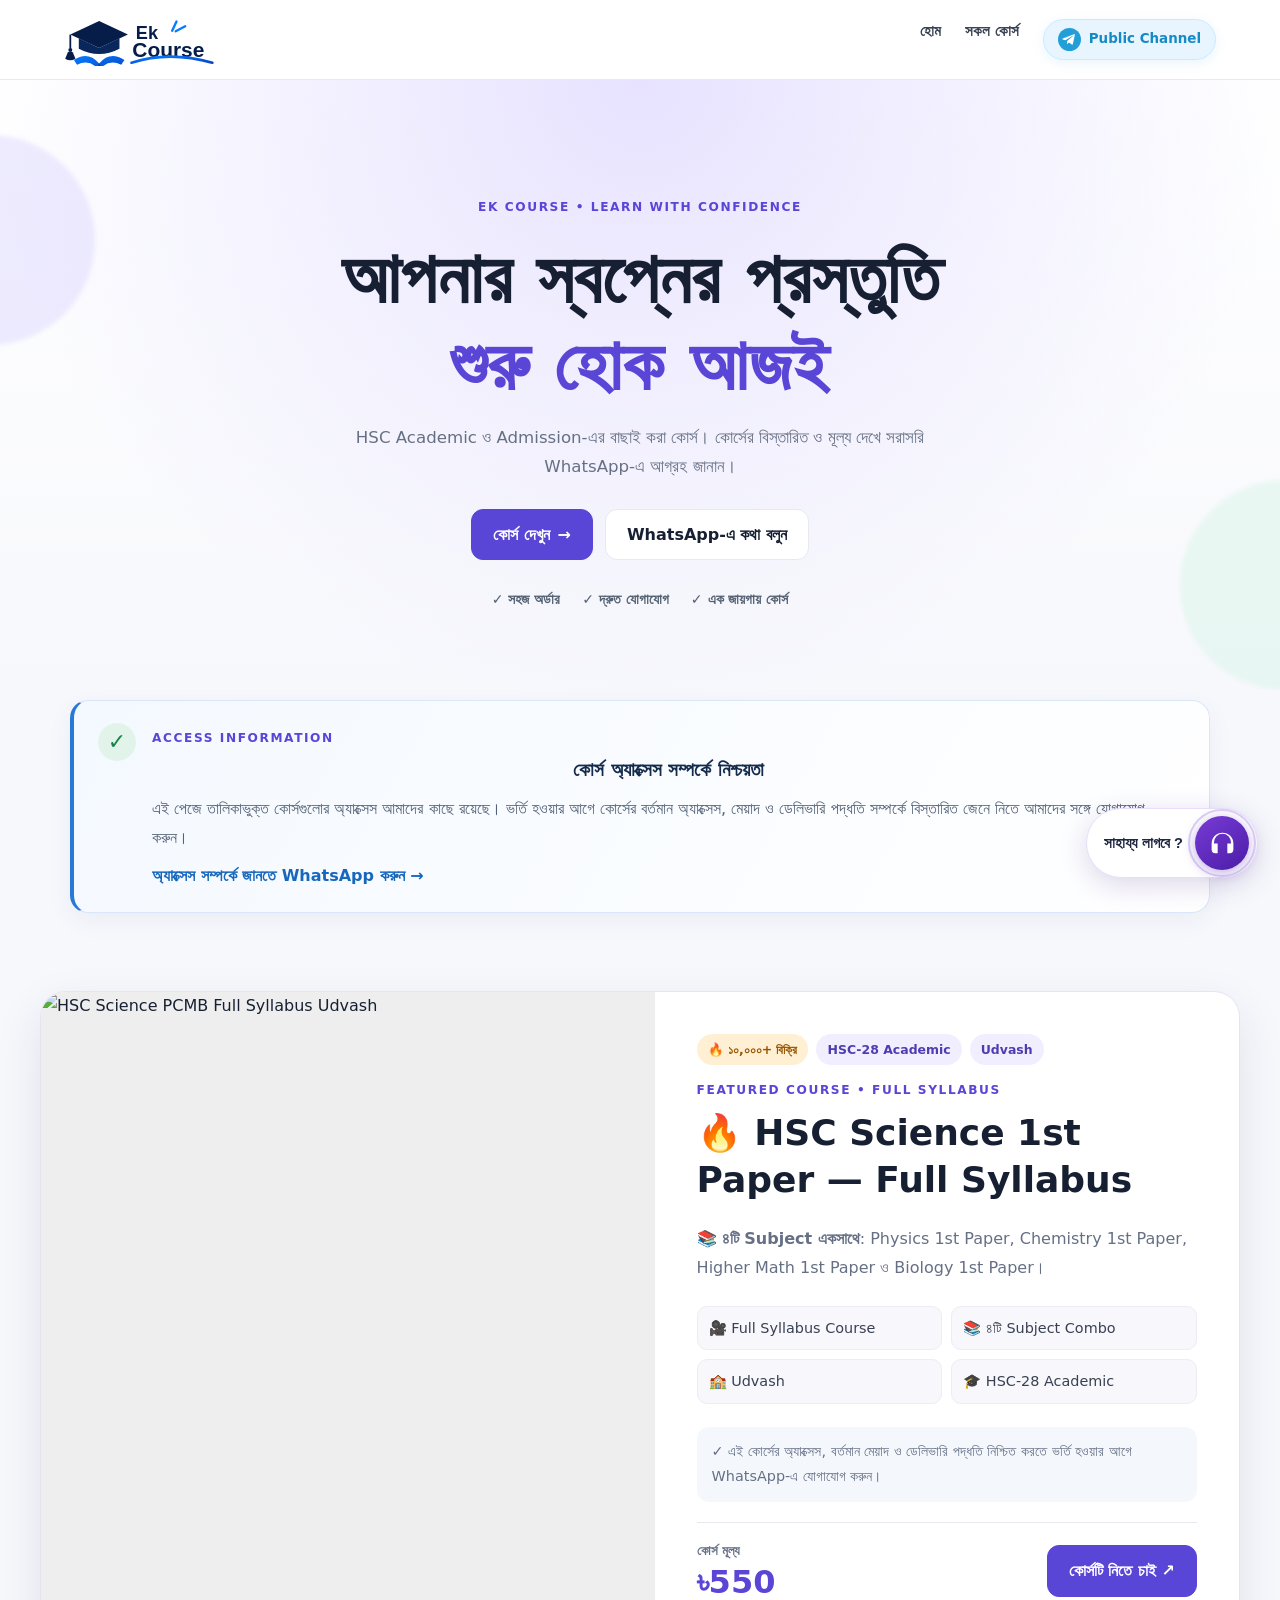
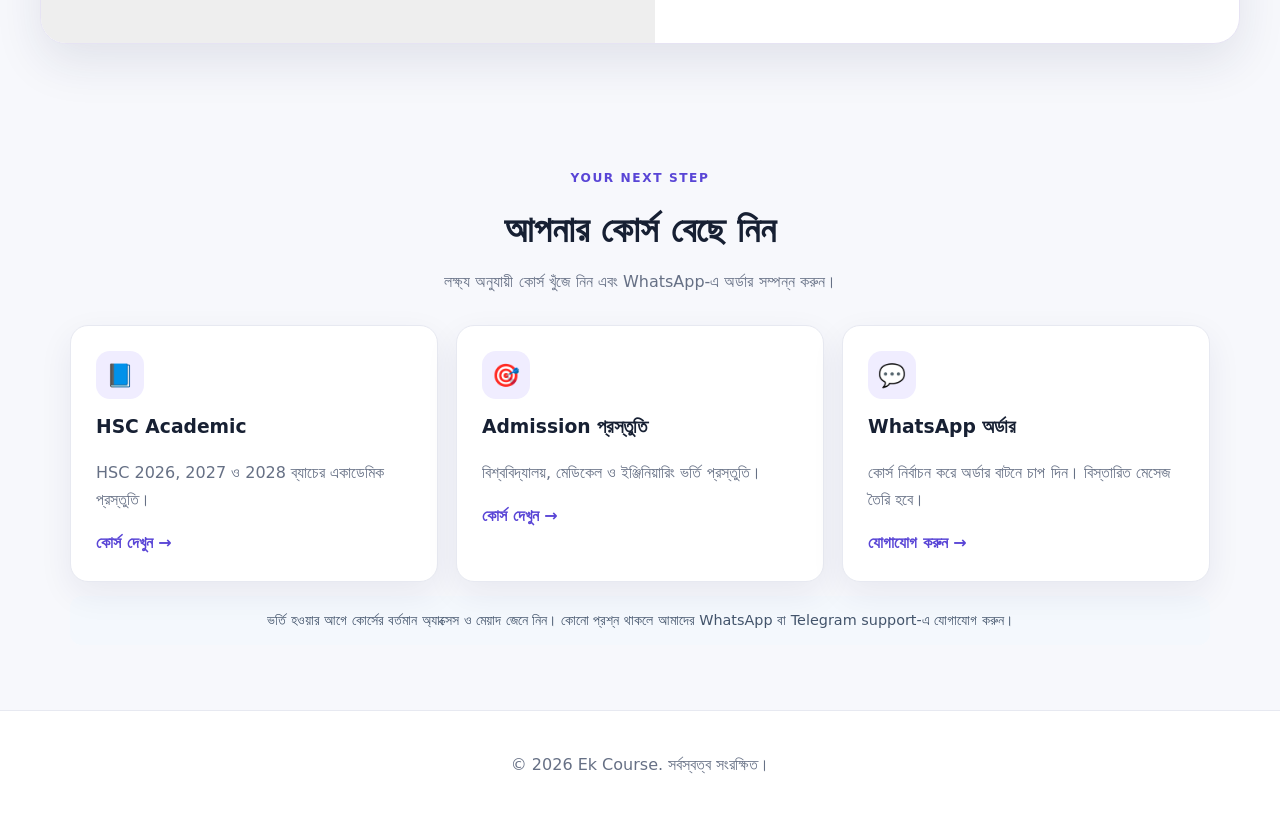
==== commit 688c3967: "Add course access assurance information to homepage" ====
--- a/index.html
+++ b/index.html
@@ -4,7 +4,17 @@
 <title>Ek Course | অনলাইন কোর্স ও ভর্তি প্রস্তুতি</title>
 <meta name="description" content="Ek Course-তে HSC Academic ও Admission প্রস্তুতির কোর্স বেছে নিন। সহজে WhatsApp-এ অর্ডার করুন।">
 <link rel="icon" type="image/svg+xml" href="icon.svg"><link rel="stylesheet" href="assets/style.css">
-</head><body>
+<style>
+.access-assurance{padding-top:10px;padding-bottom:24px}
+.access-assurance-card{display:flex;align-items:flex-start;gap:16px;padding:22px 24px;border:1px solid #d9e7f8;border-left:4px solid #2878d8;border-radius:18px;background:linear-gradient(120deg,#f4f9ff,#fff);box-shadow:0 8px 24px rgba(27,73,130,.06)}
+.access-assurance-mark{width:38px;height:38px;flex:0 0 38px;display:grid;place-items:center;border-radius:50%;background:#e2f4e9;color:#16834b;font-size:22px;font-weight:900}
+.access-assurance-card h2{margin:4px 0 8px;font-size:1.2rem;color:#142b4b}
+.access-assurance-card p{margin:0 0 10px;line-height:1.8;color:#526176}
+.access-assurance-card a{font-weight:750;color:#1768bd;text-decoration:none}
+.access-assurance-card a:hover{text-decoration:underline}
+.access-mini-note{margin:14px 0 0;padding:12px 15px;border-radius:12px;background:#f4f8fd;color:#43546b;font-size:.9rem;line-height:1.7}
+@media(max-width:600px){.access-assurance-card{gap:11px;padding:17px 15px}.access-assurance-mark{width:32px;height:32px;flex-basis:32px}}
+</style></head><body>
 <header class="site-header"><a class="brand" href=""><img src="logo.svg" alt="Ek Course" width="150" height="54"></a>
 <nav><a href="./">হোম</a><a href="courses/">সকল কোর্স</a><a class="channel-top-link" href="https://t.me/EkPathshala" target="_blank" rel="noopener noreferrer"><span class="channel-top-icon"><svg viewBox="0 0 24 24" aria-hidden="true"><path d="M21.8 4.2 18.7 19c-.2 1.1-.9 1.4-1.8.9l-5-3.7-2.4 2.3c-.3.3-.5.5-1 .5l.4-5.1 9.3-8.4c.4-.4-.1-.6-.6-.2L6.1 12.5 1.2 11c-1.1-.3-1.1-1 .2-1.5L20.5 2c.9-.3 1.7.2 1.3 2.2Z"/></svg></span><span>Public Channel</span></a></nav></header>
 <main>
@@ -14,9 +24,10 @@
 <div class="actions"><a class="btn primary" href="courses/">কোর্স দেখুন <span aria-hidden="true">→</span></a><a class="btn" href="https://wa.me/8801835542454?text=%E0%A6%86%E0%A6%B8%E0%A6%B8%E0%A6%BE%E0%A6%B2%E0%A6%BE%E0%A6%AE%E0%A7%81%20%E0%A6%86%E0%A6%B2%E0%A6%BE%E0%A6%87%E0%A6%95%E0%A7%81%E0%A6%AE%2C%20%E0%A6%86%E0%A6%AE%E0%A6%BF%20Ek%20Course%20%E0%A6%B9%E0%A7%8B%E0%A6%AE%E0%A6%AA%E0%A7%87%E0%A6%9C%20%E0%A6%A5%E0%A7%87%E0%A6%95%E0%A7%87%20%E0%A6%AF%E0%A7%8B%E0%A6%97%E0%A6%BE%E0%A6%AF%E0%A7%8B%E0%A6%97%20%E0%A6%95%E0%A6%B0%E0%A6%9B%E0%A6%BF%E0%A5%A4%20%E0%A6%95%E0%A7%8B%E0%A6%B0%E0%A7%8D%E0%A6%B8%20%E0%A6%B8%E0%A6%AE%E0%A7%8D%E0%A6%AA%E0%A6%B0%E0%A7%8D%E0%A6%95%E0%A7%87%20%E0%A6%9C%E0%A6%BE%E0%A6%A8%E0%A6%A4%E0%A7%87%20%E0%A6%9A%E0%A6%BE%E0%A6%87%E0%A5%A4" target="_blank" rel="noopener">WhatsApp-এ কথা বলুন</a></div>
 <div class="hero-note"><span>✓ সহজ অর্ডার</span><span>✓ দ্রুত যোগাযোগ</span><span>✓ এক জায়গায় কোর্স</span></div>
 </section>
-<section class="section home-featured"><div class="featured-ad"><img src="https://i.postimg.cc/wBznGSv5/image-png-aaa1683d-2K.jpg" alt="HSC Science PCMB Full Syllabus Udvash" loading="lazy"><div class="featured-ad-content"><div class="featured-tags"><span>🔥 ১০,০০০+ বিক্রি</span><span>HSC-28 Academic</span><span>Udvash</span></div><span class="section-kicker">FEATURED COURSE • FULL SYLLABUS</span><h2>🔥 HSC Science 1st Paper — Full Syllabus</h2><p class="featured-subjects">📚 <strong>৪টি Subject একসাথে</strong>: Physics 1st Paper, Chemistry 1st Paper, Higher Math 1st Paper ও Biology 1st Paper।</p><div class="featured-course-detail"><span>🎥 Full Syllabus Course</span><span>📚 ৪টি Subject Combo</span><span>🏫 Udvash</span><span>🎓 HSC-28 Academic</span></div><div class="featured-bottom"><div class="featured-price"><small>কোর্স মূল্য</small><strong>৳550</strong></div><a class="btn primary" href="https://wa.me/8801835542454?text=%E0%A6%86%E0%A6%B8%E0%A6%B8%E0%A6%BE%E0%A6%B2%E0%A6%BE%E0%A6%AE%E0%A7%81%20%E0%A6%86%E0%A6%B2%E0%A6%BE%E0%A6%87%E0%A6%95%E0%A7%81%E0%A6%AE%2C%20%E0%A6%86%E0%A6%AE%E0%A6%BF%20Ek%20Course%20%E0%A6%B9%E0%A7%8B%E0%A6%AE%E0%A6%AA%E0%A7%87%E0%A6%9C%E0%A7%87%20%E0%A6%A6%E0%A7%87%E0%A6%96%E0%A6%BE%20HSC%20Science%201st%20Paper%20%E2%80%94%20Full%20Syllabus%20(%E0%A7%B3550)%20%E0%A6%95%E0%A7%8B%E0%A6%B0%E0%A7%8D%E0%A6%B8%E0%A6%9F%E0%A6%BF%20%E0%A6%A8%E0%A6%BF%E0%A6%A4%E0%A7%87%20%E0%A6%86%E0%A6%97%E0%A7%8D%E0%A6%B0%E0%A6%B9%E0%A7%80%E0%A5%A4%20%E0%A6%AD%E0%A6%B0%E0%A7%8D%E0%A6%A4%E0%A6%BF%20%E0%A6%93%20%E0%A6%AA%E0%A7%87%E0%A6%AE%E0%A7%87%E0%A6%A8%E0%A7%8D%E0%A6%9F%E0%A7%87%E0%A6%B0%20%E0%A6%AC%E0%A6%BF%E0%A6%B8%E0%A7%8D%E0%A6%A4%E0%A6%BE%E0%A6%B0%E0%A6%BF%E0%A6%A4%20%E0%A6%9C%E0%A6%BE%E0%A6%A8%E0%A6%BE%E0%A6%AC%E0%A7%87%E0%A6%A8%3F" target="_blank" rel="noopener">কোর্সটি নিতে চাই ↗</a></div></div></div></section>
+<section class="section access-assurance" aria-label="কোর্স অ্যাক্সেস সম্পর্কে নিশ্চয়তা"><div class="access-assurance-card"><div class="access-assurance-mark">✓</div><div><span class="section-kicker">ACCESS INFORMATION</span><h2>কোর্স অ্যাক্সেস সম্পর্কে নিশ্চয়তা</h2><p>এই পেজে তালিকাভুক্ত কোর্সগুলোর অ্যাক্সেস আমাদের কাছে রয়েছে। ভর্তি হওয়ার আগে কোর্সের বর্তমান অ্যাক্সেস, মেয়াদ ও ডেলিভারি পদ্ধতি সম্পর্কে বিস্তারিত জেনে নিতে আমাদের সঙ্গে যোগাযোগ করুন।</p><a href="https://wa.me/8801835542454" target="_blank" rel="noopener">অ্যাক্সেস সম্পর্কে জানতে WhatsApp করুন →</a></div></div></section>
+<section class="section home-featured"><div class="featured-ad"><img src="https://i.postimg.cc/wBznGSv5/image-png-aaa1683d-2K.jpg" alt="HSC Science PCMB Full Syllabus Udvash" loading="lazy"><div class="featured-ad-content"><div class="featured-tags"><span>🔥 ১০,০০০+ বিক্রি</span><span>HSC-28 Academic</span><span>Udvash</span></div><span class="section-kicker">FEATURED COURSE • FULL SYLLABUS</span><h2>🔥 HSC Science 1st Paper — Full Syllabus</h2><p class="featured-subjects">📚 <strong>৪টি Subject একসাথে</strong>: Physics 1st Paper, Chemistry 1st Paper, Higher Math 1st Paper ও Biology 1st Paper।</p><div class="featured-course-detail"><span>🎥 Full Syllabus Course</span><span>📚 ৪টি Subject Combo</span><span>🏫 Udvash</span><span>🎓 HSC-28 Academic</span></div><p class="access-mini-note">✓ এই কোর্সের অ্যাক্সেস, বর্তমান মেয়াদ ও ডেলিভারি পদ্ধতি নিশ্চিত করতে ভর্তি হওয়ার আগে WhatsApp-এ যোগাযোগ করুন।</p><div class="featured-bottom"><div class="featured-price"><small>কোর্স মূল্য</small><strong>৳550</strong></div><a class="btn primary" href="https://wa.me/8801835542454?text=%E0%A6%86%E0%A6%B8%E0%A6%B8%E0%A6%BE%E0%A6%B2%E0%A6%BE%E0%A6%AE%E0%A7%81%20%E0%A6%86%E0%A6%B2%E0%A6%BE%E0%A6%87%E0%A6%95%E0%A7%81%E0%A6%AE%2C%20%E0%A6%86%E0%A6%AE%E0%A6%BF%20Ek%20Course%20%E0%A6%B9%E0%A7%8B%E0%A6%AE%E0%A6%AA%E0%A7%87%E0%A6%9C%E0%A7%87%20%E0%A6%A6%E0%A7%87%E0%A6%96%E0%A6%BE%20HSC%20Science%201st%20Paper%20%E2%80%94%20Full%20Syllabus%20(%E0%A7%B3550)%20%E0%A6%95%E0%A7%8B%E0%A6%B0%E0%A7%8D%E0%A6%B8%E0%A6%9F%E0%A6%BF%20%E0%A6%A8%E0%A6%BF%E0%A6%A4%E0%A7%87%20%E0%A6%86%E0%A6%97%E0%A7%8D%E0%A6%B0%E0%A6%B9%E0%A7%80%E0%A5%A4%20%E0%A6%AD%E0%A6%B0%E0%A7%8D%E0%A6%A4%E0%A6%BF%20%E0%A6%93%20%E0%A6%AA%E0%A7%87%E0%A6%AE%E0%A7%87%E0%A6%A8%E0%A7%8D%E0%A6%9F%E0%A7%87%E0%A6%B0%20%E0%A6%AC%E0%A6%BF%E0%A6%B8%E0%A7%8D%E0%A6%A4%E0%A6%BE%E0%A6%B0%E0%A6%BF%E0%A6%A4%20%E0%A6%9C%E0%A6%BE%E0%A6%A8%E0%A6%BE%E0%A6%AC%E0%A7%87%E0%A6%A8%3F" target="_blank" rel="noopener">কোর্সটি নিতে চাই ↗</a></div></div></div></section>
 <section class="section home-courses"><span class="section-kicker">YOUR NEXT STEP</span><h2>আপনার কোর্স বেছে নিন</h2><p class="section-lead">লক্ষ্য অনুযায়ী কোর্স খুঁজে নিন এবং WhatsApp-এ অর্ডার সম্পন্ন করুন।</p>
 <div class="cards"><article><div class="feature-icon">📘</div><h3>HSC Academic</h3><p>HSC 2026, 2027 ও 2028 ব্যাচের একাডেমিক প্রস্তুতি।</p><a href="courses/">কোর্স দেখুন →</a></article><article><div class="feature-icon">🎯</div><h3>Admission প্রস্তুতি</h3><p>বিশ্ববিদ্যালয়, মেডিকেল ও ইঞ্জিনিয়ারিং ভর্তি প্রস্তুতি।</p><a href="courses/">কোর্স দেখুন →</a></article><article><div class="feature-icon">💬</div><h3>WhatsApp অর্ডার</h3><p>কোর্স নির্বাচন করে অর্ডার বাটনে চাপ দিন। বিস্তারিত মেসেজ তৈরি হবে।</p><a href="https://wa.me/8801835542454?text=%E0%A6%86%E0%A6%B8%E0%A6%B8%E0%A6%BE%E0%A6%B2%E0%A6%BE%E0%A6%AE%E0%A7%81%20%E0%A6%86%E0%A6%B2%E0%A6%BE%E0%A6%87%E0%A6%95%E0%A7%81%E0%A6%AE%2C%20Ek%20Course%20%E0%A6%B9%E0%A7%8B%E0%A6%AE%E0%A6%AA%E0%A7%87%E0%A6%9C%E0%A7%87%E0%A6%B0%20WhatsApp%20%E0%A6%B8%E0%A7%87%E0%A6%95%E0%A6%B6%E0%A6%A8%20%E0%A6%A5%E0%A7%87%E0%A6%95%E0%A7%87%20%E0%A6%AF%E0%A7%8B%E0%A6%97%E0%A6%BE%E0%A6%AF%E0%A7%8B%E0%A6%97%20%E0%A6%95%E0%A6%B0%E0%A6%9B%E0%A6%BF%E0%A5%A4%20%E0%A6%95%E0%A7%8B%E0%A6%B0%E0%A7%8D%E0%A6%B8%20%E0%A6%B8%E0%A6%AE%E0%A7%8D%E0%A6%AA%E0%A6%B0%E0%A7%8D%E0%A6%95%E0%A7%87%20%E0%A6%9C%E0%A6%BE%E0%A6%A8%E0%A6%A4%E0%A7%87%20%E0%A6%9A%E0%A6%BE%E0%A6%87%E0%A5%A4" target="_blank" rel="noopener">যোগাযোগ করুন →</a></article></div>
-</section></main>
+<div class="access-mini-note">ভর্তি হওয়ার আগে কোর্সের বর্তমান অ্যাক্সেস ও মেয়াদ জেনে নিন। কোনো প্রশ্ন থাকলে আমাদের WhatsApp বা Telegram support-এ যোগাযোগ করুন।</div></section></main>
 <footer><p>© <span id="year"></span> Ek Course. সর্বস্বত্ব সংরক্ষিত।</p></footer>
 <script src="assets/app.js"></script><div class="help-launcher" id="helpLauncher"><div class="help-menu" id="helpMenu" aria-hidden="true"><div class="help-menu-title"><strong>যোগাযোগ করুন</strong><small>আপনার পছন্দের মাধ্যমে মেসেজ দিন</small></div><a class="help-choice help-whatsapp" href="https://wa.me/8801835542454" target="_blank" rel="noopener noreferrer"><span class="help-choice-icon"><svg viewBox="0 0 32 32"><path d="M16 3.2A12.5 12.5 0 0 0 5.3 22.1L3.7 28l6.1-1.6A12.5 12.5 0 1 0 16 3.2Z"/></svg></span><span><b>WhatsApp</b><small>সরাসরি মেসেজ করুন</small></span><i>›</i></a><a class="help-choice help-telegram" href="https://t.me/ektk_support_bot" target="_blank" rel="noopener noreferrer"><span class="help-choice-icon"><svg viewBox="0 0 24 24"><path d="M21.8 4.2 18.7 19c-.2 1.1-.9 1.4-1.8.9l-5-3.7-2.4 2.3c-.3.3-.5.5-1 .5l.4-5.1 9.3-8.4c.4-.4-.1-.6-.6-.2L6.1 12.5 1.2 11c-1.1-.3-1.1-1 .2-1.5L20.5 2c.9-.3 1.7.2 1.3 2.2Z"/></svg></span><span><b>Telegram</b><small>@ektk_support</small></span><i>›</i></a></div><button class="help-trigger" id="helpTrigger" type="button" aria-expanded="false" aria-controls="helpMenu"><span class="help-label">সাহায্য লাগবে ?</span><span class="help-headset"><svg viewBox="0 0 24 24"><path d="M12 3a9 9 0 0 0-9 9v5a3 3 0 0 0 3 3h2v-8H5v-1a7 7 0 0 1 14 0v1h-3v8h2a3 3 0 0 0 3-3v-5a9 9 0 0 0-9-9Z"/></svg><span class="help-x">×</span></span></button></div><script>(function(){const r=document.getElementById('helpLauncher'),b=document.getElementById('helpTrigger'),m=document.getElementById('helpMenu');if(!r||!b||!m)return;b.addEventListener('click',()=>{const o=b.getAttribute('aria-expanded')!=='true';b.setAttribute('aria-expanded',String(o));m.classList.toggle('is-open',o);m.setAttribute('aria-hidden',String(!o))});document.addEventListener('click',e=>{if(!e.target.closest('#helpLauncher')){b.setAttribute('aria-expanded','false');m.classList.remove('is-open');m.setAttribute('aria-hidden','true')}})})();</script></body></html>
